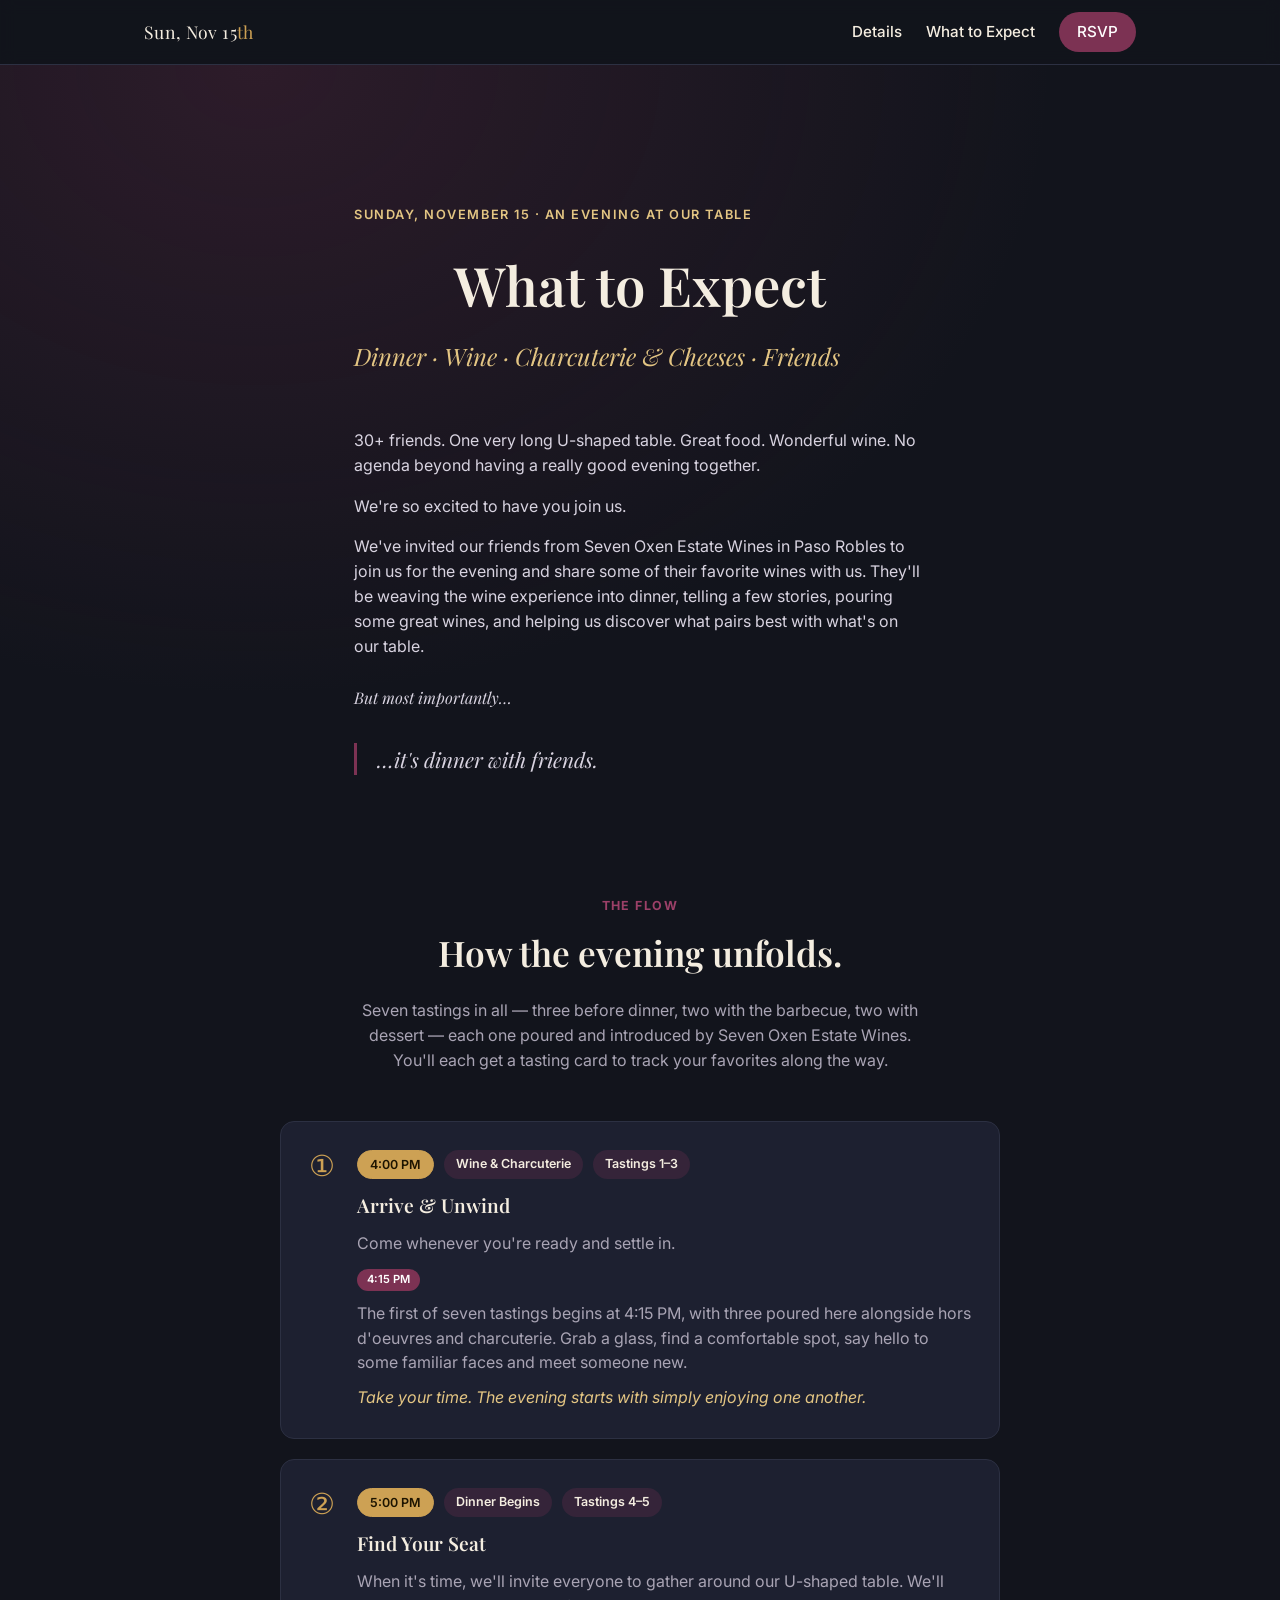
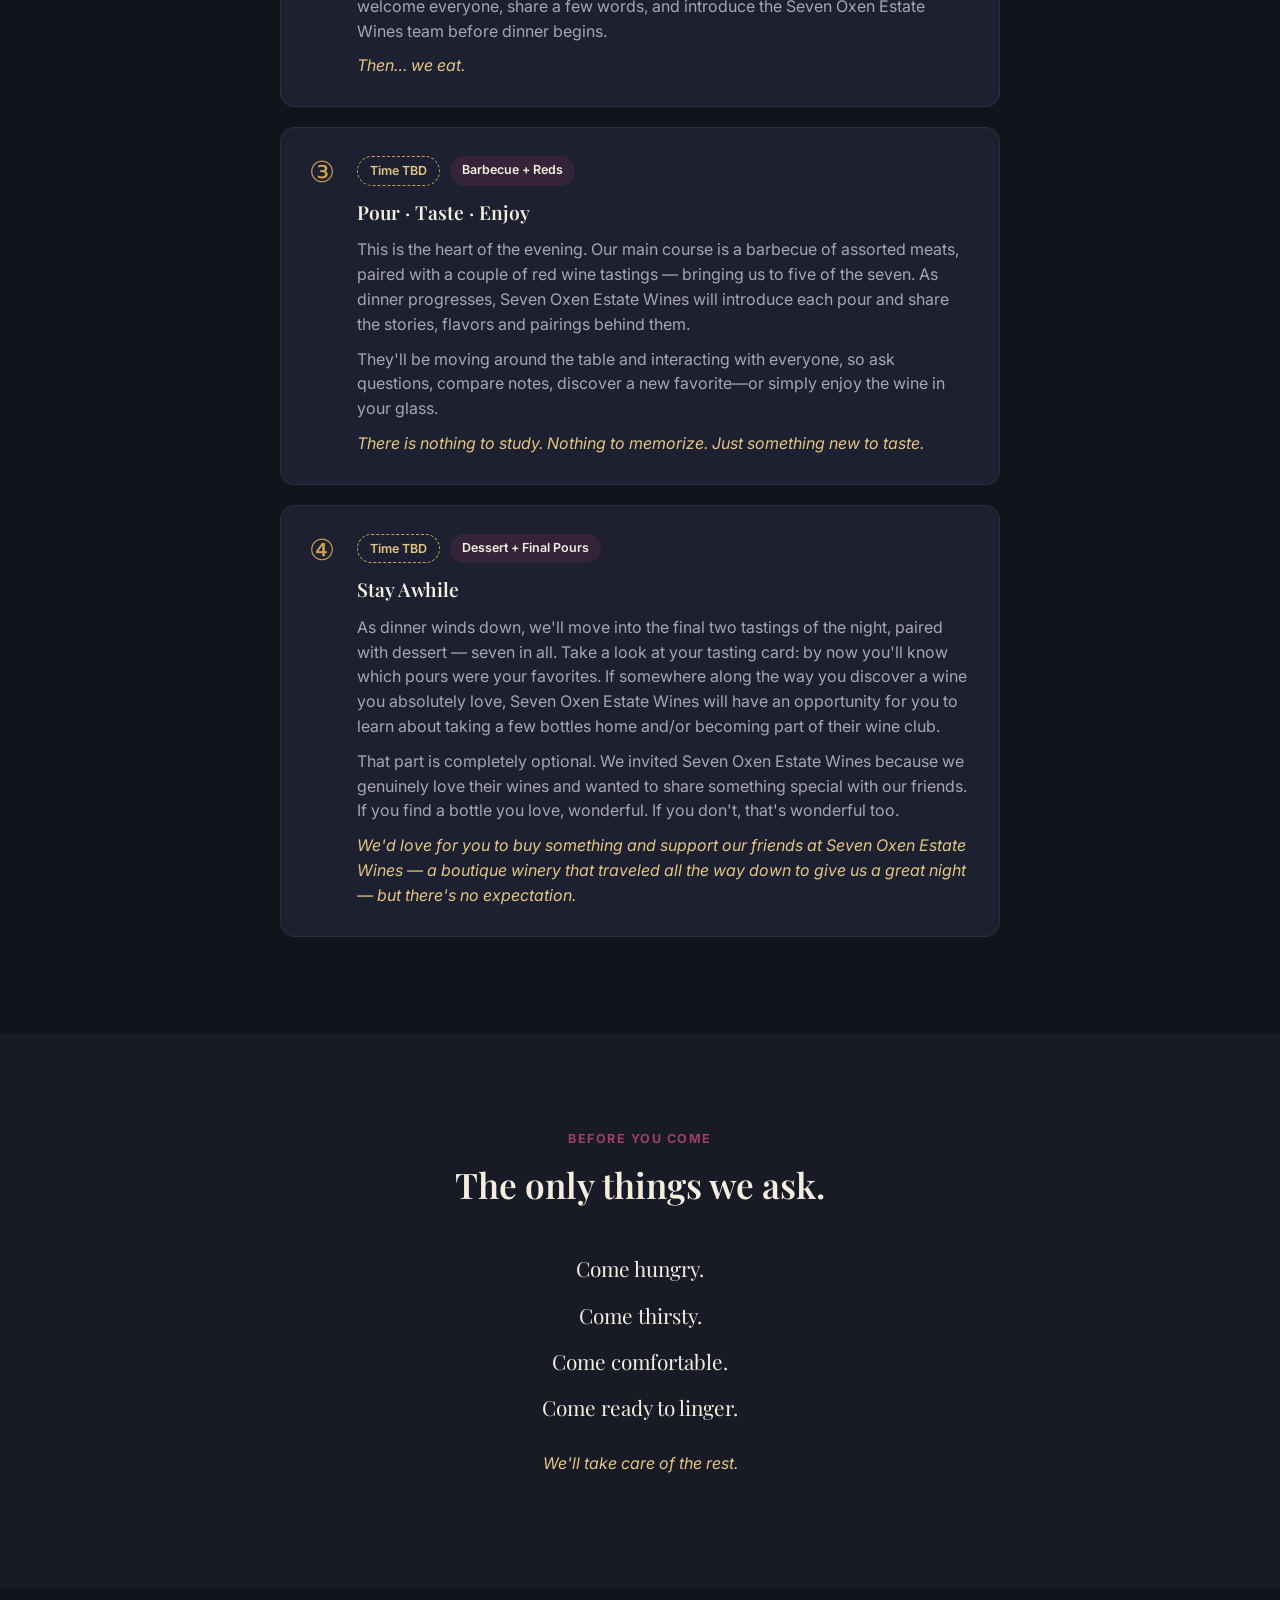
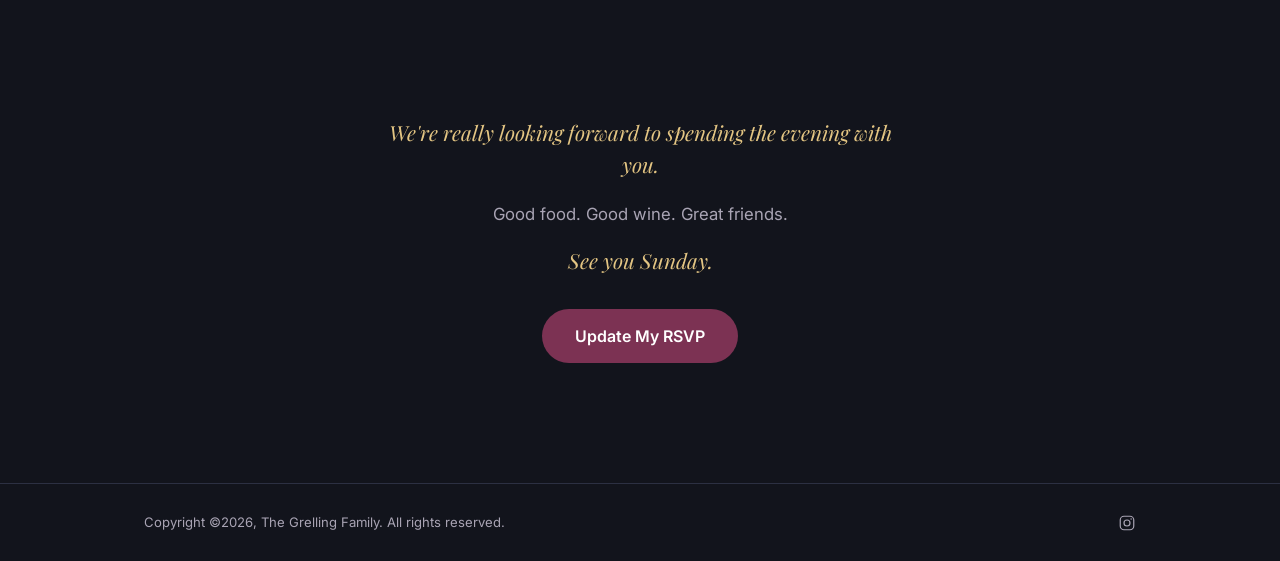
==== what-to-expect.html @ c2e5d96b "Add confirmed 5:00 PM time and Tastings 4-5 tag to step 2 Co-Authored-By: Claude Sonnet 5 <noreply@a" ====
<!doctype html>
<html lang="en">
<head>
<meta charset="UTF-8" />
<meta name="viewport" content="width=device-width, initial-scale=1" />
<title>What to Expect — La Table d'Hiver</title>
<meta name="description" content="What to expect this Sunday at La Table d'Hiver — the flow of the evening, dinner with Seven Oxen Estate Wines, and the only things we ask." />

<!-- Open Graph -->
<meta property="og:title" content="What to Expect — La Table d'Hiver" />
<meta property="og:description" content="The flow of the evening, dinner with Seven Oxen Estate Wines, and the only things we ask." />
<meta property="og:type" content="website" />
<meta property="og:url" content="https://www.zackgrelling.com/what-to-expect.html" />
<meta property="og:image" content="https://zackgrelling.github.io/winter-table-rsvp/images/og-image.jpg" />
<meta property="og:image:width" content="2000" />
<meta property="og:image:height" content="1125" />
<meta property="og:image:alt" content="Zack and Christen" />
<meta name="twitter:card" content="summary_large_image" />
<meta name="twitter:image" content="https://zackgrelling.github.io/winter-table-rsvp/images/og-image.jpg" />

<link rel="icon" href="data:,">
<link rel="preconnect" href="https://fonts.googleapis.com">
<link rel="preconnect" href="https://fonts.gstatic.com" crossorigin>
<link href="https://fonts.googleapis.com/css2?family=Playfair+Display:ital,wght@0,500;0,600;0,700;1,500&family=Inter:wght@400;500;600;700&display=swap" rel="stylesheet">
<link rel="stylesheet" href="styles.css">
</head>
<body>

<a class="skip-link" href="#main">Skip to content</a>

<header class="site-header">
  <div class="wrap header-row">
    <a class="brand" href="index.html#top">Sun, Nov 15<span class="brand-dot">th</span></a>
    <nav aria-label="Primary">
      <a href="index.html#details">Details</a>
      <a href="what-to-expect.html" aria-current="page">What to Expect</a>
      <a href="index.html#rsvp" class="nav-cta">RSVP</a>
    </nav>
  </div>
</header>

<main id="main">

  <section class="expect-hero">
    <div class="wrap">
      <p class="eyebrow">Sunday, November 15 · An Evening at Our Table</p>
      <h1 class="center expect-h1">What to Expect</h1>
      <p class="hero-sub">Dinner · Wine · Charcuterie &amp; Cheeses · Friends</p>

      <div class="expect-intro">
        <p>30+ friends. One very long U-shaped table. Great food. Wonderful wine. No agenda beyond having a really good evening together.</p>
        <p>We're so excited to have you join us.</p>
        <p>We've invited our friends from Seven Oxen Estate Wines in Paso Robles to join us for the evening and share some of their favorite wines with us. They'll be weaving the wine experience into dinner, telling a few stories, pouring some great wines, and helping us discover what pairs best with what's on our table.</p>
        <p class="expect-but">But most importantly&hellip;</p>
        <p class="pullquote">&hellip;it's dinner with friends.</p>
      </div>
    </div>
  </section>

  <section class="steps">
    <div class="wrap">
      <p class="kicker center">The Flow</p>
      <h2 class="center">How the evening unfolds.</h2>
      <p class="steps-summary center">Seven tastings in all — three before dinner, two with the barbecue, two with dessert — each one poured and introduced by Seven Oxen Estate Wines. You'll each get a tasting card to track your favorites along the way.</p>

      <div class="steps-list">

        <div class="step-card">
          <div class="step-num" aria-hidden="true">①</div>
          <div class="step-body">
            <div class="step-meta">
              <span class="step-time step-time--confirmed">4:00 PM</span>
              <span class="step-tag">Wine &amp; Charcuterie</span>
              <span class="step-tag">Tastings 1&ndash;3</span>
            </div>
            <h3>Arrive &amp; Unwind</h3>
            <p>Come whenever you're ready and settle in.</p>
            <p class="step-time-cta"><span class="step-inline-time">4:15 PM</span></p>
            <p>The first of seven tastings begins at 4:15 PM, with three poured here alongside hors d'oeuvres and charcuterie. Grab a glass, find a comfortable spot, say hello to some familiar faces and meet someone new.</p>
            <p class="step-note">Take your time. The evening starts with simply enjoying one another.</p>
          </div>
        </div>

        <div class="step-card">
          <div class="step-num" aria-hidden="true">②</div>
          <div class="step-body">
            <div class="step-meta">
              <span class="step-time step-time--confirmed">5:00 PM</span>
              <span class="step-tag">Dinner Begins</span>
              <span class="step-tag">Tastings 4&ndash;5</span>
            </div>
            <h3>Find Your Seat</h3>
            <p>When it's time, we'll invite everyone to gather around our U-shaped table. We'll welcome everyone, share a few words, and introduce the Seven Oxen Estate Wines team before dinner begins.</p>
            <p class="step-note">Then&hellip; we eat.</p>
          </div>
        </div>

        <div class="step-card">
          <div class="step-num" aria-hidden="true">③</div>
          <div class="step-body">
            <div class="step-meta">
              <span class="step-time">Time TBD</span>
              <span class="step-tag">Barbecue + Reds</span>
            </div>
            <h3>Pour · Taste · Enjoy</h3>
            <p>This is the heart of the evening. Our main course is a barbecue of assorted meats, paired with a couple of red wine tastings — bringing us to five of the seven. As dinner progresses, Seven Oxen Estate Wines will introduce each pour and share the stories, flavors and pairings behind them.</p>
            <p>They'll be moving around the table and interacting with everyone, so ask questions, compare notes, discover a new favorite&mdash;or simply enjoy the wine in your glass.</p>
            <p class="step-note">There is nothing to study. Nothing to memorize. Just something new to taste.</p>
          </div>
        </div>

        <div class="step-card">
          <div class="step-num" aria-hidden="true">④</div>
          <div class="step-body">
            <div class="step-meta">
              <span class="step-time">Time TBD</span>
              <span class="step-tag">Dessert + Final Pours</span>
            </div>
            <h3>Stay Awhile</h3>
            <p>As dinner winds down, we'll move into the final two tastings of the night, paired with dessert — seven in all. Take a look at your tasting card: by now you'll know which pours were your favorites. If somewhere along the way you discover a wine you absolutely love, Seven Oxen Estate Wines will have an opportunity for you to learn about taking a few bottles home and/or becoming part of their wine club.</p>
            <p>That part is completely optional. We invited Seven Oxen Estate Wines because we genuinely love their wines and wanted to share something special with our friends. If you find a bottle you love, wonderful. If you don't, that's wonderful too.</p>
            <p class="step-note">We'd love for you to buy something and support our friends at Seven Oxen Estate Wines — a boutique winery that traveled all the way down to give us a great night — but there's no expectation.</p>
          </div>
        </div>

      </div>
    </div>
  </section>

  <section class="asks">
    <div class="wrap asks-wrap">
      <p class="kicker center">Before You Come</p>
      <h2 class="center">The only things we ask.</h2>
      <ul class="asks-list">
        <li>Come hungry.</li>
        <li>Come thirsty.</li>
        <li>Come comfortable.</li>
        <li>Come ready to linger.</li>
      </ul>
      <p class="asks-closer">We'll take care of the rest.</p>
    </div>
  </section>

  <section class="expect-closing">
    <div class="wrap center">
      <p class="pullquote expect-pullquote">We're really looking forward to spending the evening with you.</p>
      <p class="hero-tagline">Good food. Good wine. Great friends.</p>
      <p class="see-you">See you Sunday.</p>
      <a href="index.html#rsvp" class="btn btn-primary btn-lg">Update My RSVP</a>
    </div>
  </section>

</main>

<footer class="site-footer">
  <div class="wrap footer-row">
    <p>Copyright ©2026, The Grelling Family. All rights reserved.</p>
    <a href="https://instagram.com/zackgrelling" target="_blank" rel="noopener noreferrer" aria-label="Instagram">
      <svg width="18" height="18" viewBox="0 0 24 24" fill="none" aria-hidden="true"><rect x="3" y="3" width="18" height="18" rx="5" stroke="currentColor" stroke-width="1.6"/><circle cx="12" cy="12" r="4" stroke="currentColor" stroke-width="1.6"/><circle cx="17.5" cy="6.5" r="1" fill="currentColor"/></svg>
    </a>
  </div>
</footer>

</body>
</html>
---- styles.css ----
/* ---------- Design tokens ---------- */
:root {
  --bg: #12141c;
  --bg-alt: #181b26;
  --panel: #1d2030;
  --panel-border: #2c3042;
  --cream: #f4ede0;
  --muted: #a9a4b4;
  --wine: #7c3253;
  --wine-light: #9c4068;
  --gold: #cda154;
  --gold-soft: #e3c583;
  --error: #e4697a;
  --success: #7fb88a;

  --font-display: "Playfair Display", Georgia, serif;
  --font-body: "Inter", -apple-system, BlinkMacSystemFont, "Segoe UI", sans-serif;

  --radius: 14px;
  --radius-sm: 8px;
  --max-width: 1040px;
}

* { box-sizing: border-box; }
html { scroll-behavior: smooth; }
[hidden] { display: none !important; }

@media (prefers-reduced-motion: reduce) {
  html { scroll-behavior: auto; }
  * { animation-duration: 0.01ms !important; animation-iteration-count: 1 !important; transition-duration: 0.01ms !important; }
}

body {
  margin: 0;
  background: var(--bg);
  color: var(--cream);
  font-family: var(--font-body);
  line-height: 1.55;
  -webkit-font-smoothing: antialiased;
}

.wrap {
  max-width: var(--max-width);
  margin: 0 auto;
  padding: 0 24px;
}

h1, h2, h3 { font-family: var(--font-display); font-weight: 600; margin: 0 0 0.5em; }
p { margin: 0 0 1em; }
a { color: var(--gold-soft); }
a:focus-visible, button:focus-visible, input:focus-visible, select:focus-visible, textarea:focus-visible {
  outline: 2px solid var(--gold);
  outline-offset: 3px;
}

.skip-link {
  position: absolute;
  left: -999px;
  top: 0;
  background: var(--gold);
  color: #141414;
  padding: 10px 16px;
  z-index: 100;
  border-radius: 0 0 8px 0;
  font-weight: 600;
}
.skip-link:focus { left: 0; }

/* ---------- Header ---------- */
.site-header {
  position: sticky;
  top: 0;
  z-index: 50;
  background: rgba(18, 20, 28, 0.85);
  backdrop-filter: blur(8px);
  border-bottom: 1px solid var(--panel-border);
}
.header-row {
  display: flex;
  align-items: center;
  justify-content: space-between;
  min-height: 64px;
}
.brand {
  font-family: var(--font-display);
  font-size: 1.1rem;
  color: var(--cream);
  text-decoration: none;
  letter-spacing: 0.02em;
}
.brand-dot { color: var(--gold); }
.site-header nav { display: flex; align-items: center; gap: 24px; }
.site-header nav a {
  color: var(--cream);
  text-decoration: none;
  font-size: 0.95rem;
  font-weight: 500;
}
.site-header nav a:hover { color: var(--gold-soft); }
.nav-cta {
  background: var(--wine);
  padding: 8px 18px;
  border-radius: 999px;
  color: #fff !important;
}
.nav-cta:hover { background: var(--wine-light); }

/* ---------- Hero ---------- */
.hero {
  position: relative;
  min-height: 86vh;
  display: flex;
  align-items: center;
  justify-content: center;
  text-align: center;
  overflow: hidden;
  padding: 100px 0 60px;
}
.hero-bg {
  position: absolute;
  inset: 0;
  background:
    radial-gradient(ellipse at 20% 20%, rgba(124, 50, 83, 0.35), transparent 55%),
    radial-gradient(ellipse at 80% 75%, rgba(205, 161, 84, 0.18), transparent 50%),
    linear-gradient(180deg, #0d0f16 0%, #151826 55%, #1a1d2c 100%);
  z-index: -1;
}
.twinkle {
  position: absolute;
  inset: 0;
  background-image:
    radial-gradient(2px 2px at 10% 20%, rgba(227,197,131,0.6), transparent),
    radial-gradient(1.5px 1.5px at 30% 60%, rgba(227,197,131,0.4), transparent),
    radial-gradient(2px 2px at 50% 15%, rgba(227,197,131,0.5), transparent),
    radial-gradient(1.5px 1.5px at 70% 45%, rgba(227,197,131,0.45), transparent),
    radial-gradient(2px 2px at 85% 70%, rgba(227,197,131,0.5), transparent),
    radial-gradient(1.5px 1.5px at 92% 25%, rgba(227,197,131,0.35), transparent),
    radial-gradient(1.5px 1.5px at 15% 80%, rgba(227,197,131,0.35), transparent);
  opacity: 0.9;
}
.hero-content { position: relative; }
.eyebrow {
  text-transform: uppercase;
  letter-spacing: 0.12em;
  font-size: 0.8rem;
  color: var(--gold-soft);
  font-weight: 600;
  margin-bottom: 18px;
}
.hero h1 {
  font-size: clamp(2.6rem, 7vw, 5rem);
  margin-bottom: 0.2em;
  color: var(--cream);
}
.period { color: var(--wine-light); }
.hero-sub {
  font-family: var(--font-display);
  font-style: italic;
  font-size: clamp(1.1rem, 2.6vw, 1.5rem);
  color: var(--gold-soft);
  margin-bottom: 0.6em;
}
.hero-tagline {
  color: var(--muted);
  max-width: 460px;
  margin-left: auto;
  margin-right: auto;
  font-size: 1.05rem;
}
.scroll-cue {
  position: absolute;
  bottom: 28px;
  left: 50%;
  transform: translateX(-50%);
  color: var(--gold-soft);
  animation: bob 2.4s ease-in-out infinite;
}
@keyframes bob { 0%,100% { transform: translate(-50%, 0); } 50% { transform: translate(-50%, 8px); } }

/* ---------- Buttons ---------- */
.btn {
  display: inline-flex;
  align-items: center;
  justify-content: center;
  gap: 8px;
  text-decoration: none;
  font-family: var(--font-body);
  font-weight: 600;
  border-radius: 999px;
  border: 1px solid transparent;
  cursor: pointer;
  transition: background 0.15s ease, transform 0.1s ease, border-color 0.15s ease;
}
.btn:active { transform: translateY(1px); }
.btn-primary {
  background: var(--wine);
  color: #fff;
}
.btn-primary:hover { background: var(--wine-light); }
.btn-lg { padding: 14px 32px; font-size: 1rem; }
.btn-ghost {
  background: transparent;
  color: var(--cream);
  border-color: var(--panel-border);
  padding: 10px 20px;
  font-size: 0.9rem;
}
.btn-ghost:hover { border-color: var(--gold); color: var(--gold-soft); }
.btn[disabled] { opacity: 0.6; cursor: not-allowed; }

/* ---------- Story ---------- */
.story { padding: 96px 0; background: var(--bg-alt); }
.story-grid { max-width: 680px; }
.kicker {
  text-transform: uppercase;
  letter-spacing: 0.12em;
  font-size: 0.78rem;
  font-weight: 700;
  color: var(--wine-light);
  margin-bottom: 10px;
}
.kicker.center { text-align: center; }
.story h2 { font-size: clamp(1.6rem, 4vw, 2.2rem); }
.story p { color: #d8d3e0; }
.story a { text-decoration: underline; text-underline-offset: 3px; }
.pullquote {
  font-family: var(--font-display);
  font-style: italic;
  font-size: 1.3rem;
  color: var(--gold-soft);
  border-left: 3px solid var(--wine);
  padding-left: 20px;
  margin-top: 32px;
}

/* ---------- Details ---------- */
.details { padding: 96px 0; }
.details h2 { font-size: clamp(1.6rem, 4vw, 2.2rem); max-width: 560px; margin-left: auto; margin-right: auto; }
.center { text-align: center; }
.details-cards {
  display: grid;
  grid-template-columns: repeat(auto-fit, minmax(220px, 1fr));
  gap: 20px;
  margin-top: 48px;
}
.detail-card {
  background: var(--panel);
  background-size: cover;
  background-position: center;
  border: 1px solid var(--panel-border);
  border-radius: var(--radius);
  padding: 28px 24px;
  text-align: center;
}
.detail-card--date {
  background-image: linear-gradient(rgba(23, 25, 38, 0.82), rgba(23, 25, 38, 0.88)), url("images/date-time-bg.webp");
}
.detail-card--location {
  background-image: linear-gradient(rgba(23, 25, 38, 0.82), rgba(23, 25, 38, 0.88)), url("images/og-image.jpg");
}
.detail-card--featuring {
  background-image: linear-gradient(rgba(23, 25, 38, 0.82), rgba(23, 25, 38, 0.88)), url("images/featuring-bg.webp");
}
.detail-icon { width: 28px; height: 28px; color: var(--gold); margin-bottom: 14px; }
.detail-card h3 { font-size: 1rem; font-family: var(--font-body); font-weight: 700; color: var(--gold-soft); margin-bottom: 8px; }
.detail-card p { color: var(--muted); margin: 0; }
.detail-card a { color: var(--cream); }
.calendar-row {
  display: flex;
  justify-content: center;
  gap: 14px;
  flex-wrap: wrap;
  margin-top: 36px;
}

.event-notes {
  display: grid;
  grid-template-columns: 1fr 1fr;
  gap: 18px;
  max-width: 760px;
  margin: 36px auto 0;
  padding-top: 28px;
  border-top: 1px solid var(--panel-border);
}
@media (max-width: 640px) {
  .event-notes { grid-template-columns: 1fr; }
}
.note-bubble {
  background: var(--panel);
  border: 1px solid var(--panel-border);
  border-radius: 20px;
  padding: 20px 22px;
}
.note-bubble p {
  text-align: left;
  color: var(--muted);
  font-size: 0.92rem;
  margin: 0;
}

/* ---------- RSVP ---------- */
.rsvp { padding: 96px 0 120px; background: var(--bg-alt); }
.rsvp-wrap { max-width: 640px; }
.rsvp h2 { font-size: clamp(1.6rem, 4vw, 2.2rem); }
.rsvp-intro { color: var(--muted); margin-bottom: 40px; }
.rsvp-card {
  background: var(--panel);
  border: 1px solid var(--panel-border);
  border-radius: var(--radius);
  padding: clamp(24px, 5vw, 40px);
}

.field { margin-bottom: 22px; }
.field-row {
  display: grid;
  grid-template-columns: 1fr 1fr;
  gap: 18px;
}
@media (max-width: 560px) {
  .field-row { grid-template-columns: 1fr; }
}
label {
  display: block;
  font-weight: 600;
  font-size: 0.9rem;
  margin-bottom: 7px;
  color: var(--cream);
}
.req { color: var(--wine-light); }
.optional { color: var(--muted); font-weight: 400; }

input[type="text"],
input[type="email"],
select,
textarea {
  width: 100%;
  background: var(--bg);
  border: 1px solid var(--panel-border);
  color: var(--cream);
  border-radius: var(--radius-sm);
  padding: 12px 14px;
  font-size: 1rem;
  font-family: var(--font-body);
}
input::placeholder, textarea::placeholder { color: #6b687a; }
textarea { resize: vertical; min-height: 80px; }
.char-count { text-align: right; font-size: 0.78rem; color: var(--muted); margin: 4px 0 0; }

fieldset.field { border: none; padding: 0; margin: 0 0 22px; }
legend { font-weight: 600; font-size: 0.9rem; margin-bottom: 10px; padding: 0; color: var(--cream); }

.attend-options { display: flex; gap: 12px; flex-wrap: wrap; }
.attend-option {
  display: flex;
  align-items: center;
  gap: 10px;
  background: var(--bg);
  border: 1px solid var(--panel-border);
  border-radius: 999px;
  padding: 10px 18px;
  cursor: pointer;
  font-weight: 500;
  font-size: 0.92rem;
  margin: 0;
  flex: 1 1 auto;
  justify-content: center;
}
.attend-option:has(input:checked) {
  border-color: var(--gold);
  background: rgba(205, 161, 84, 0.1);
}
.attend-option input {
  position: absolute;
  width: 1px; height: 1px;
  opacity: 0;
}
.attend-face { font-size: 1.1rem; }

.field-error {
  color: var(--error);
  font-size: 0.82rem;
  margin: 6px 0 0;
  min-height: 1em;
}
.form-error {
  background: rgba(228, 105, 122, 0.12);
  border: 1px solid var(--error);
  color: #ffd7dc;
  border-radius: var(--radius-sm);
  padding: 12px 14px;
  font-size: 0.9rem;
  margin-bottom: 18px;
}

/* honeypot */
.hp-field {
  position: absolute;
  left: -9999px;
  width: 1px;
  height: 1px;
  overflow: hidden;
}

.btn-submit { width: 100%; position: relative; margin-top: 8px; }
.btn-spinner {
  display: none;
  width: 16px; height: 16px;
  border: 2px solid rgba(255,255,255,0.4);
  border-top-color: #fff;
  border-radius: 50%;
  animation: spin 0.7s linear infinite;
}
.btn-submit.loading .btn-label { opacity: 0.7; }
.btn-submit.loading .btn-spinner { display: inline-block; }
@keyframes spin { to { transform: rotate(360deg); } }

.rsvp-confirmation { text-align: center; padding: 20px 0; }
.confirm-icon {
  width: 56px; height: 56px;
  border-radius: 50%;
  background: rgba(127, 184, 138, 0.15);
  color: var(--success);
  border: 1px solid var(--success);
  display: flex; align-items: center; justify-content: center;
  font-size: 1.4rem;
  margin: 0 auto 18px;
}
.rsvp-confirmation h3 { font-size: 1.4rem; }
.rsvp-confirmation p { color: var(--muted); margin-bottom: 24px; }
.confirm-actions {
  display: flex;
  justify-content: center;
  gap: 14px;
  flex-wrap: wrap;
}

/* ---------- Footer ---------- */
.site-footer {
  border-top: 1px solid var(--panel-border);
  padding: 28px 0;
}
.footer-row {
  display: flex;
  align-items: center;
  justify-content: space-between;
  gap: 16px;
  flex-wrap: wrap;
}
.footer-row p { margin: 0; color: var(--muted); font-size: 0.82rem; }
.footer-row a { color: var(--muted); display: inline-flex; }
.footer-row a:hover { color: var(--gold-soft); }

/* ---------- What to Expect page ---------- */
.expect-hero {
  padding: 140px 0 80px;
  background:
    radial-gradient(ellipse at 20% 0%, rgba(124, 50, 83, 0.25), transparent 55%),
    var(--bg);
}
.expect-hero .wrap { max-width: 620px; }
.expect-h1 { font-size: clamp(2.2rem, 6vw, 3.4rem); margin-bottom: 0.2em; }
.expect-hero .hero-sub { margin-bottom: 2.2em; }
.expect-intro p { color: #d8d3e0; }
.expect-but { font-family: var(--font-display); font-style: italic; color: var(--gold-soft); margin-top: 28px; }
.expect-pullquote {
  display: inline-block;
  border-left: none;
  padding-left: 0;
  text-align: center;
}

.steps { padding: 20px 0 96px; }
.steps h2 { font-size: clamp(1.6rem, 4vw, 2.2rem); }
.steps-summary {
  max-width: 560px;
  margin: 18px auto 0;
  color: var(--muted);
}
.steps-list {
  max-width: 720px;
  margin: 48px auto 0;
  display: flex;
  flex-direction: column;
  gap: 20px;
}
.step-card {
  display: flex;
  gap: 22px;
  background: var(--panel);
  border: 1px solid var(--panel-border);
  border-radius: var(--radius);
  padding: 28px;
}
@media (max-width: 560px) {
  .step-card { flex-direction: column; gap: 10px; }
}
.step-num {
  flex: none;
  font-family: var(--font-display);
  font-size: 1.8rem;
  color: var(--gold);
  line-height: 1;
}
.step-body h3 { font-size: 1.2rem; margin-bottom: 10px; }
.step-body p { color: var(--muted); margin-bottom: 10px; }
.step-body p:last-child { margin-bottom: 0; }
.step-meta { display: flex; gap: 10px; flex-wrap: wrap; margin-bottom: 12px; }
.step-time {
  border: 1px dashed var(--gold);
  color: var(--gold-soft);
  padding: 4px 12px;
  border-radius: 999px;
  font-size: 0.78rem;
  font-weight: 600;
}
.step-time--confirmed {
  border-style: solid;
  background: var(--gold);
  color: #1d1400;
}
.step-tag {
  background: rgba(124, 50, 83, 0.25);
  color: var(--cream);
  padding: 4px 12px;
  border-radius: 999px;
  font-size: 0.78rem;
  font-weight: 600;
}
.step-note { font-style: italic; color: var(--gold-soft) !important; }
.step-time-cta { margin: 4px 0 2px; }
.step-inline-time {
  display: inline-block;
  background: var(--wine);
  color: #fff;
  padding: 2px 10px;
  border-radius: 999px;
  font-size: 0.7rem;
  font-weight: 600;
  cursor: default;
}

.asks { padding: 96px 0; background: var(--bg-alt); }
.asks-wrap { max-width: 480px; text-align: center; }
.asks h2 { font-size: clamp(1.6rem, 4vw, 2.2rem); }
.asks-list {
  list-style: none;
  padding: 0;
  margin: 40px 0 0;
  display: flex;
  flex-direction: column;
  gap: 14px;
}
.asks-list li {
  font-family: var(--font-display);
  font-size: 1.3rem;
  color: var(--cream);
}
.asks-closer {
  margin-top: 28px;
  color: var(--gold-soft);
  font-style: italic;
}

.expect-closing { padding: 96px 0 120px; }
.expect-closing .wrap { max-width: 560px; }
.expect-closing .hero-tagline { margin-left: auto; margin-right: auto; }
.see-you {
  font-family: var(--font-display);
  font-style: italic;
  font-size: 1.3rem;
  color: var(--gold-soft);
  margin-bottom: 32px;
}
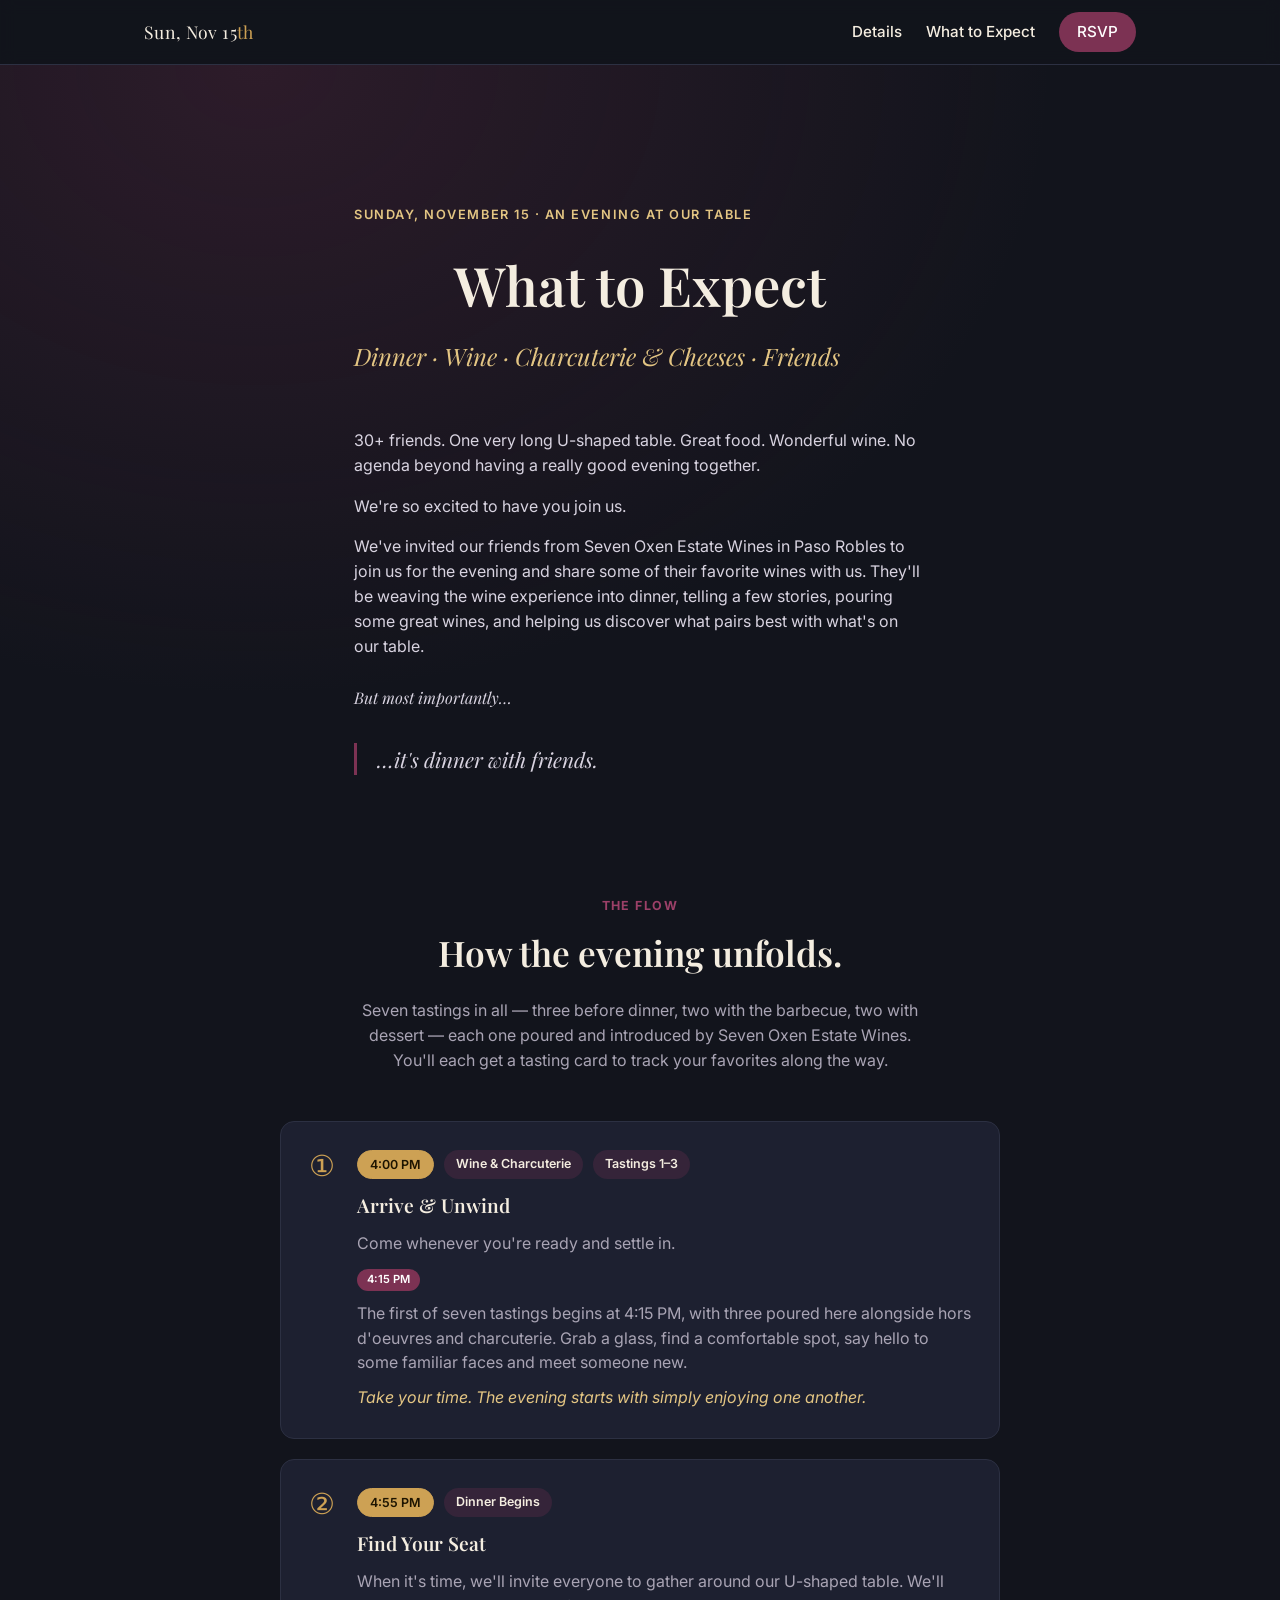
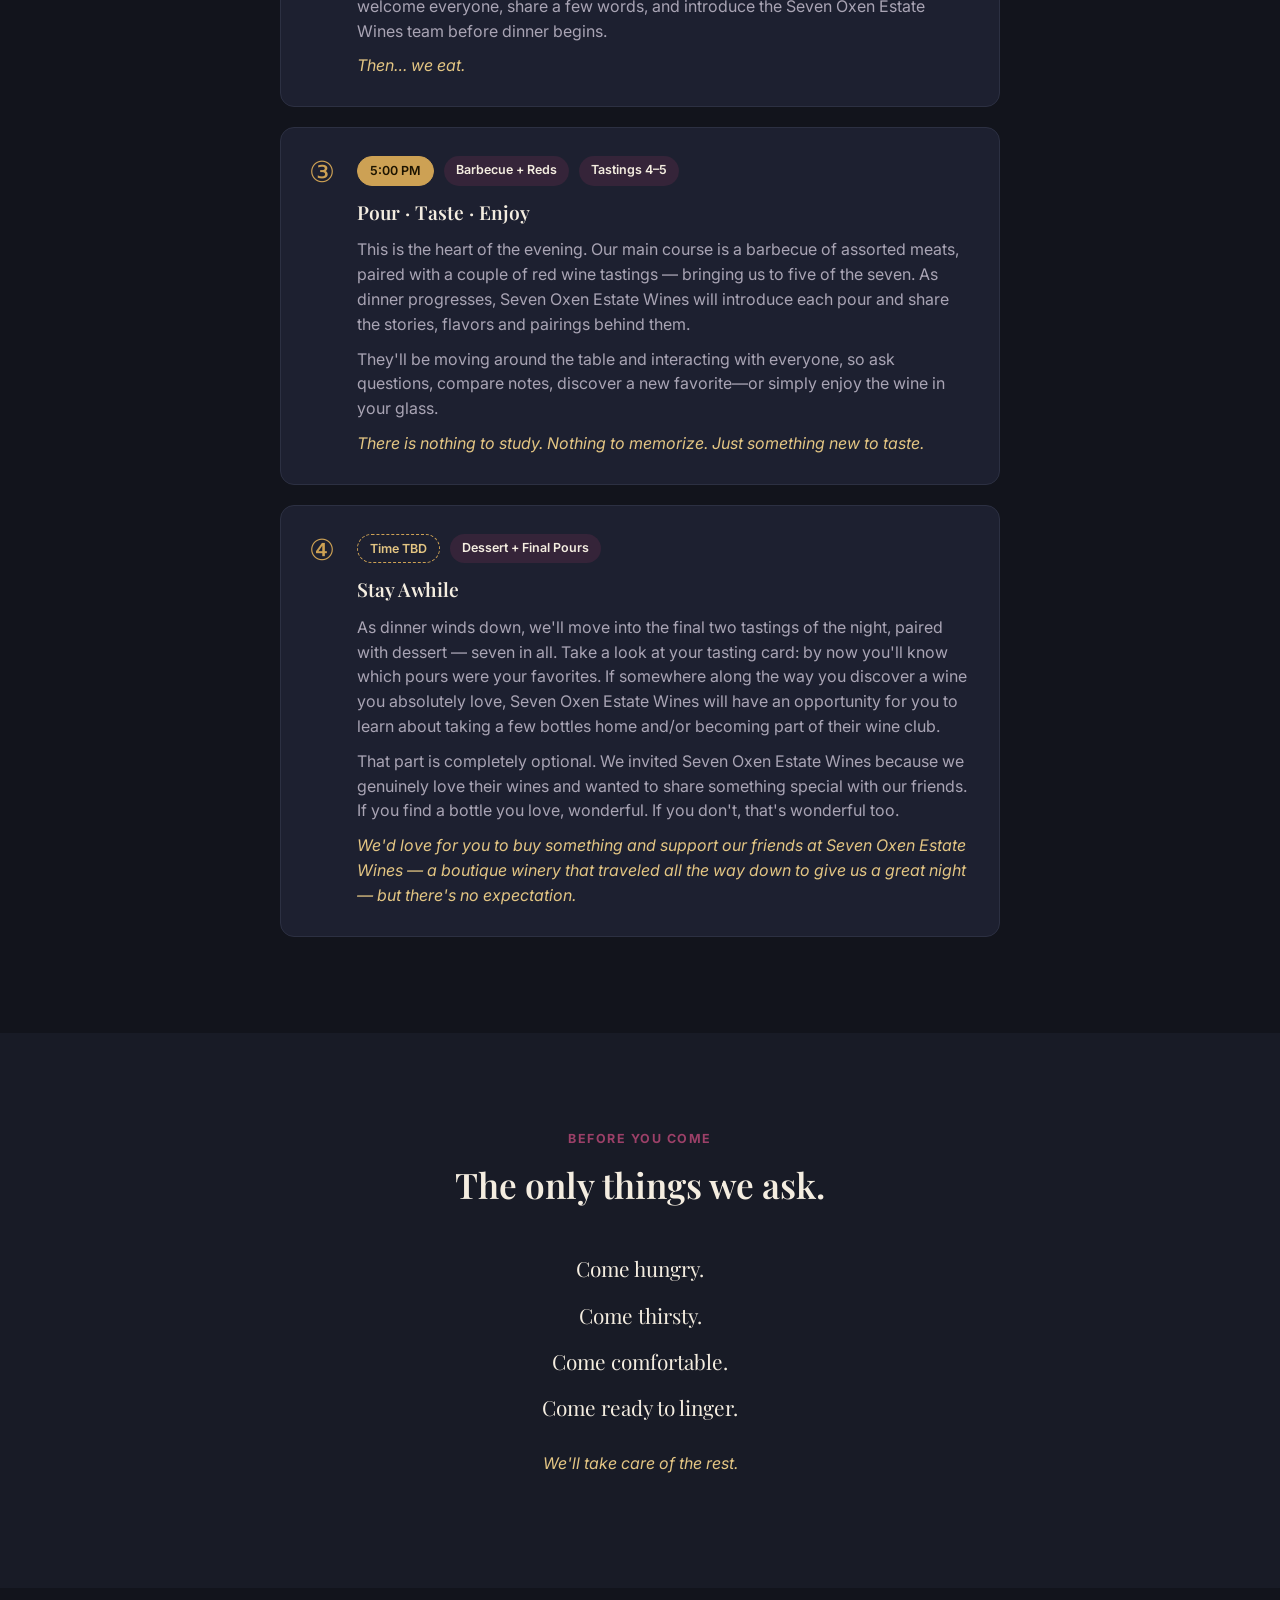
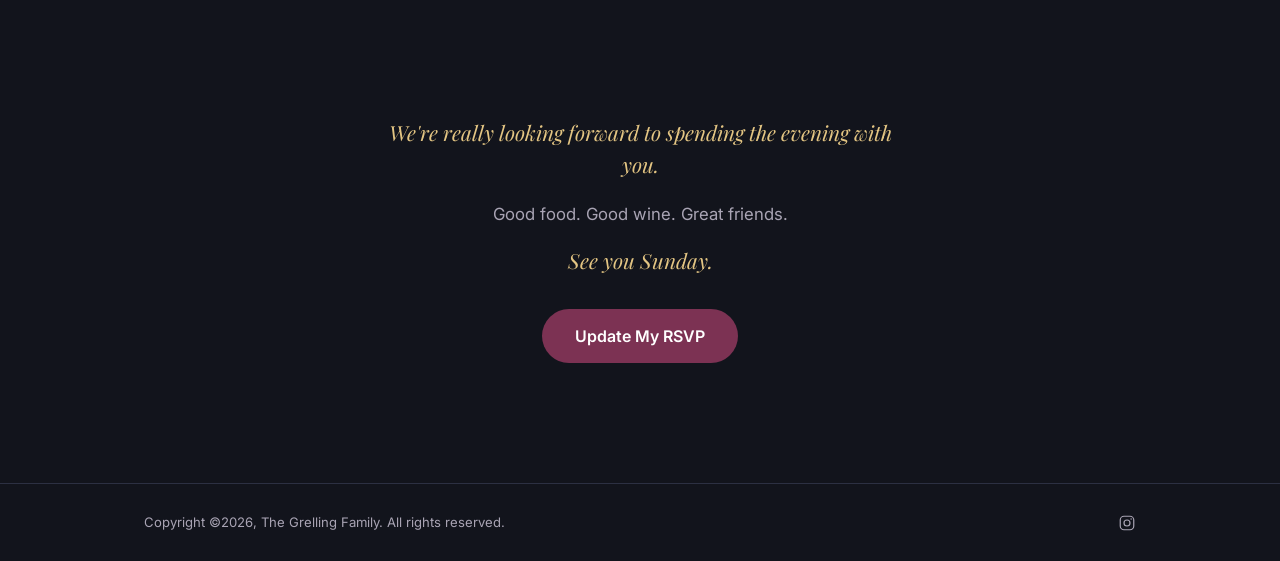
==== commit 9ed59196: "Move 5:00 PM / Tastings 4-5 from block 2 to block 3; give block 2 its own 4:55 PM time Co-Authored-B" ====
--- a/what-to-expect.html
+++ b/what-to-expect.html
@@ -85,9 +85,8 @@
           <div class="step-num" aria-hidden="true">②</div>
           <div class="step-body">
             <div class="step-meta">
-              <span class="step-time step-time--confirmed">5:00 PM</span>
+              <span class="step-time step-time--confirmed">4:55 PM</span>
               <span class="step-tag">Dinner Begins</span>
-              <span class="step-tag">Tastings 4&ndash;5</span>
             </div>
             <h3>Find Your Seat</h3>
             <p>When it's time, we'll invite everyone to gather around our U-shaped table. We'll welcome everyone, share a few words, and introduce the Seven Oxen Estate Wines team before dinner begins.</p>
@@ -99,8 +98,9 @@
           <div class="step-num" aria-hidden="true">③</div>
           <div class="step-body">
             <div class="step-meta">
-              <span class="step-time">Time TBD</span>
+              <span class="step-time step-time--confirmed">5:00 PM</span>
               <span class="step-tag">Barbecue + Reds</span>
+              <span class="step-tag">Tastings 4&ndash;5</span>
             </div>
             <h3>Pour · Taste · Enjoy</h3>
             <p>This is the heart of the evening. Our main course is a barbecue of assorted meats, paired with a couple of red wine tastings — bringing us to five of the seven. As dinner progresses, Seven Oxen Estate Wines will introduce each pour and share the stories, flavors and pairings behind them.</p>
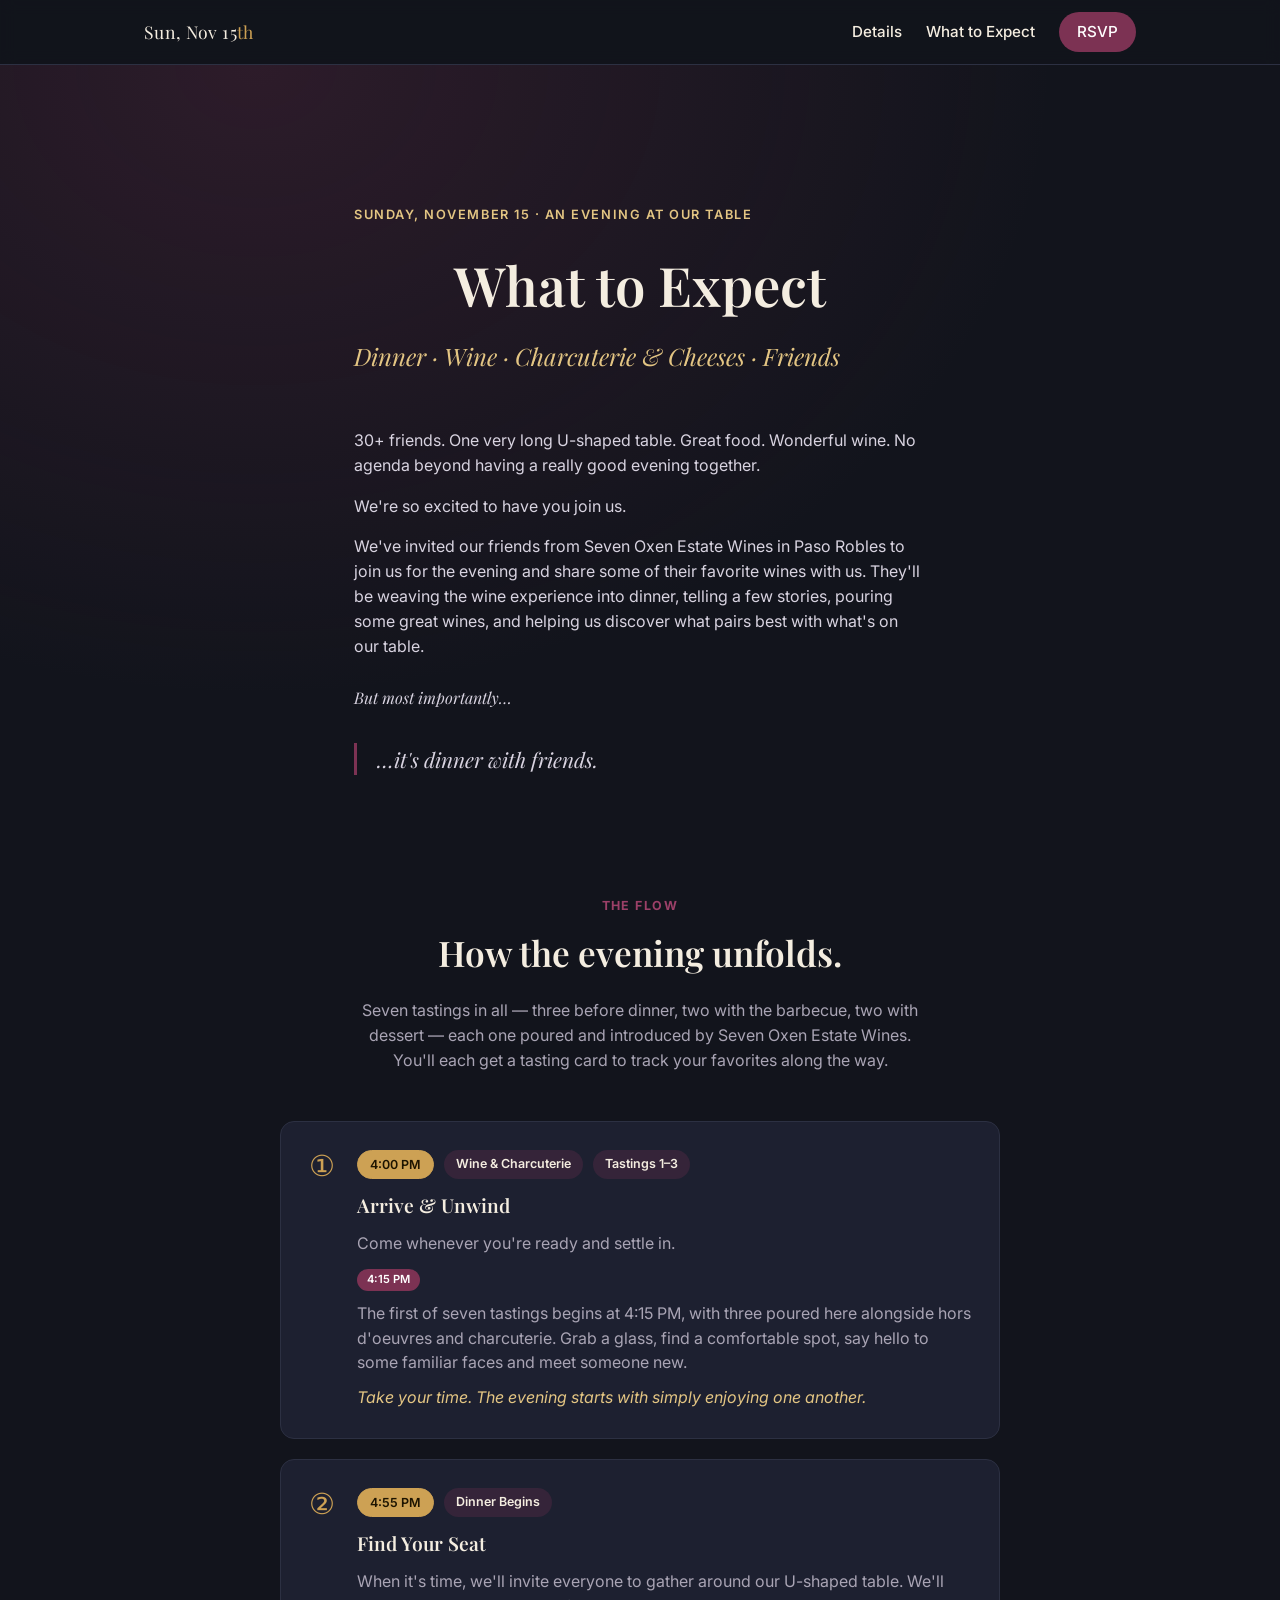
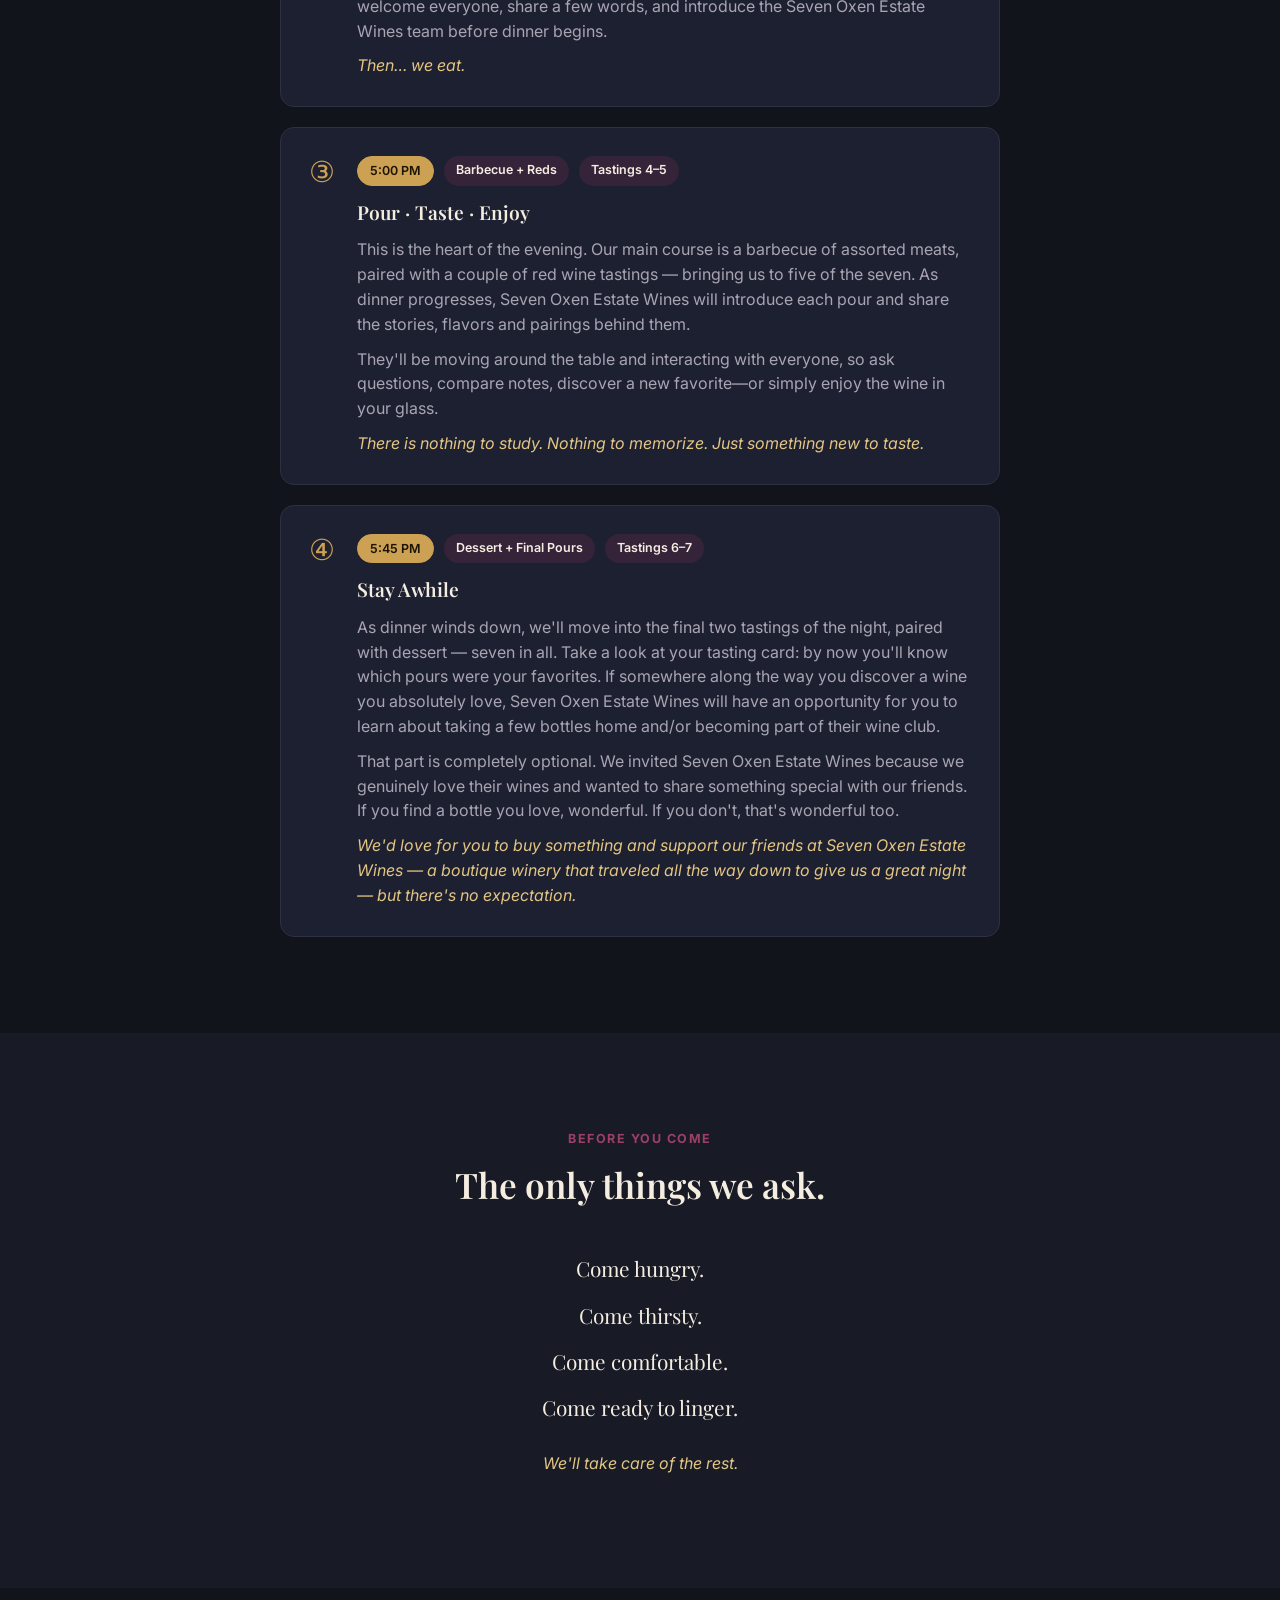
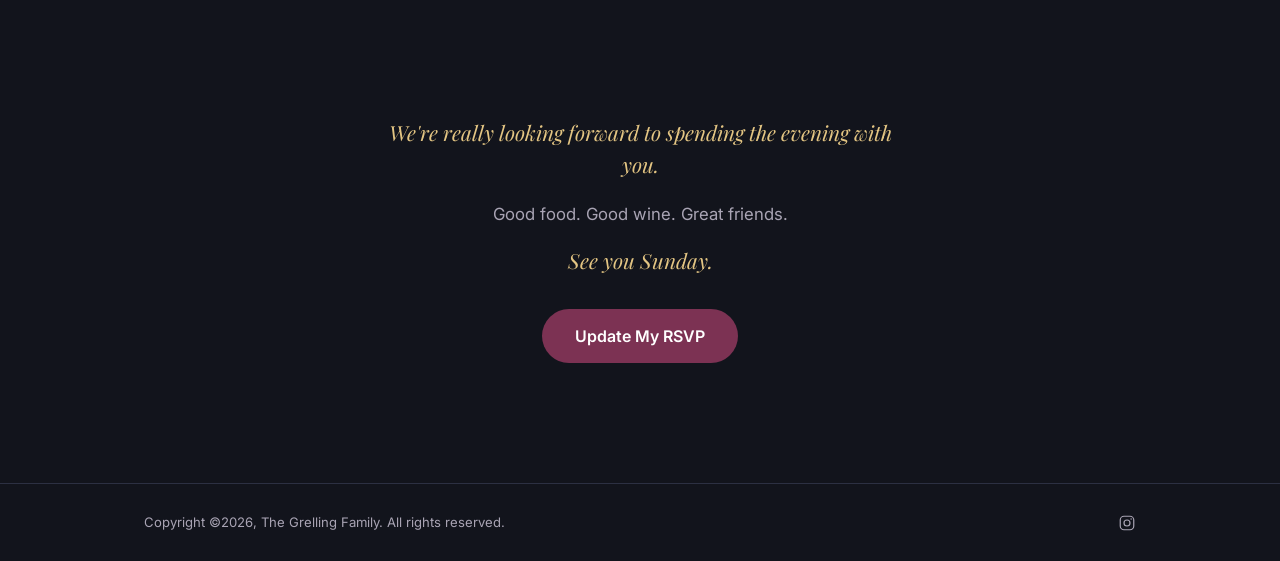
==== commit a20885cb: "Add confirmed 5:45 PM time and Tastings 6-7 tag to block 4 Co-Authored-By: Claude Sonnet 5 <noreply@" ====
--- a/what-to-expect.html
+++ b/what-to-expect.html
@@ -113,8 +113,9 @@
           <div class="step-num" aria-hidden="true">④</div>
           <div class="step-body">
             <div class="step-meta">
-              <span class="step-time">Time TBD</span>
+              <span class="step-time step-time--confirmed">5:45 PM</span>
               <span class="step-tag">Dessert + Final Pours</span>
+              <span class="step-tag">Tastings 6&ndash;7</span>
             </div>
             <h3>Stay Awhile</h3>
             <p>As dinner winds down, we'll move into the final two tastings of the night, paired with dessert — seven in all. Take a look at your tasting card: by now you'll know which pours were your favorites. If somewhere along the way you discover a wine you absolutely love, Seven Oxen Estate Wines will have an opportunity for you to learn about taking a few bottles home and/or becoming part of their wine club.</p>
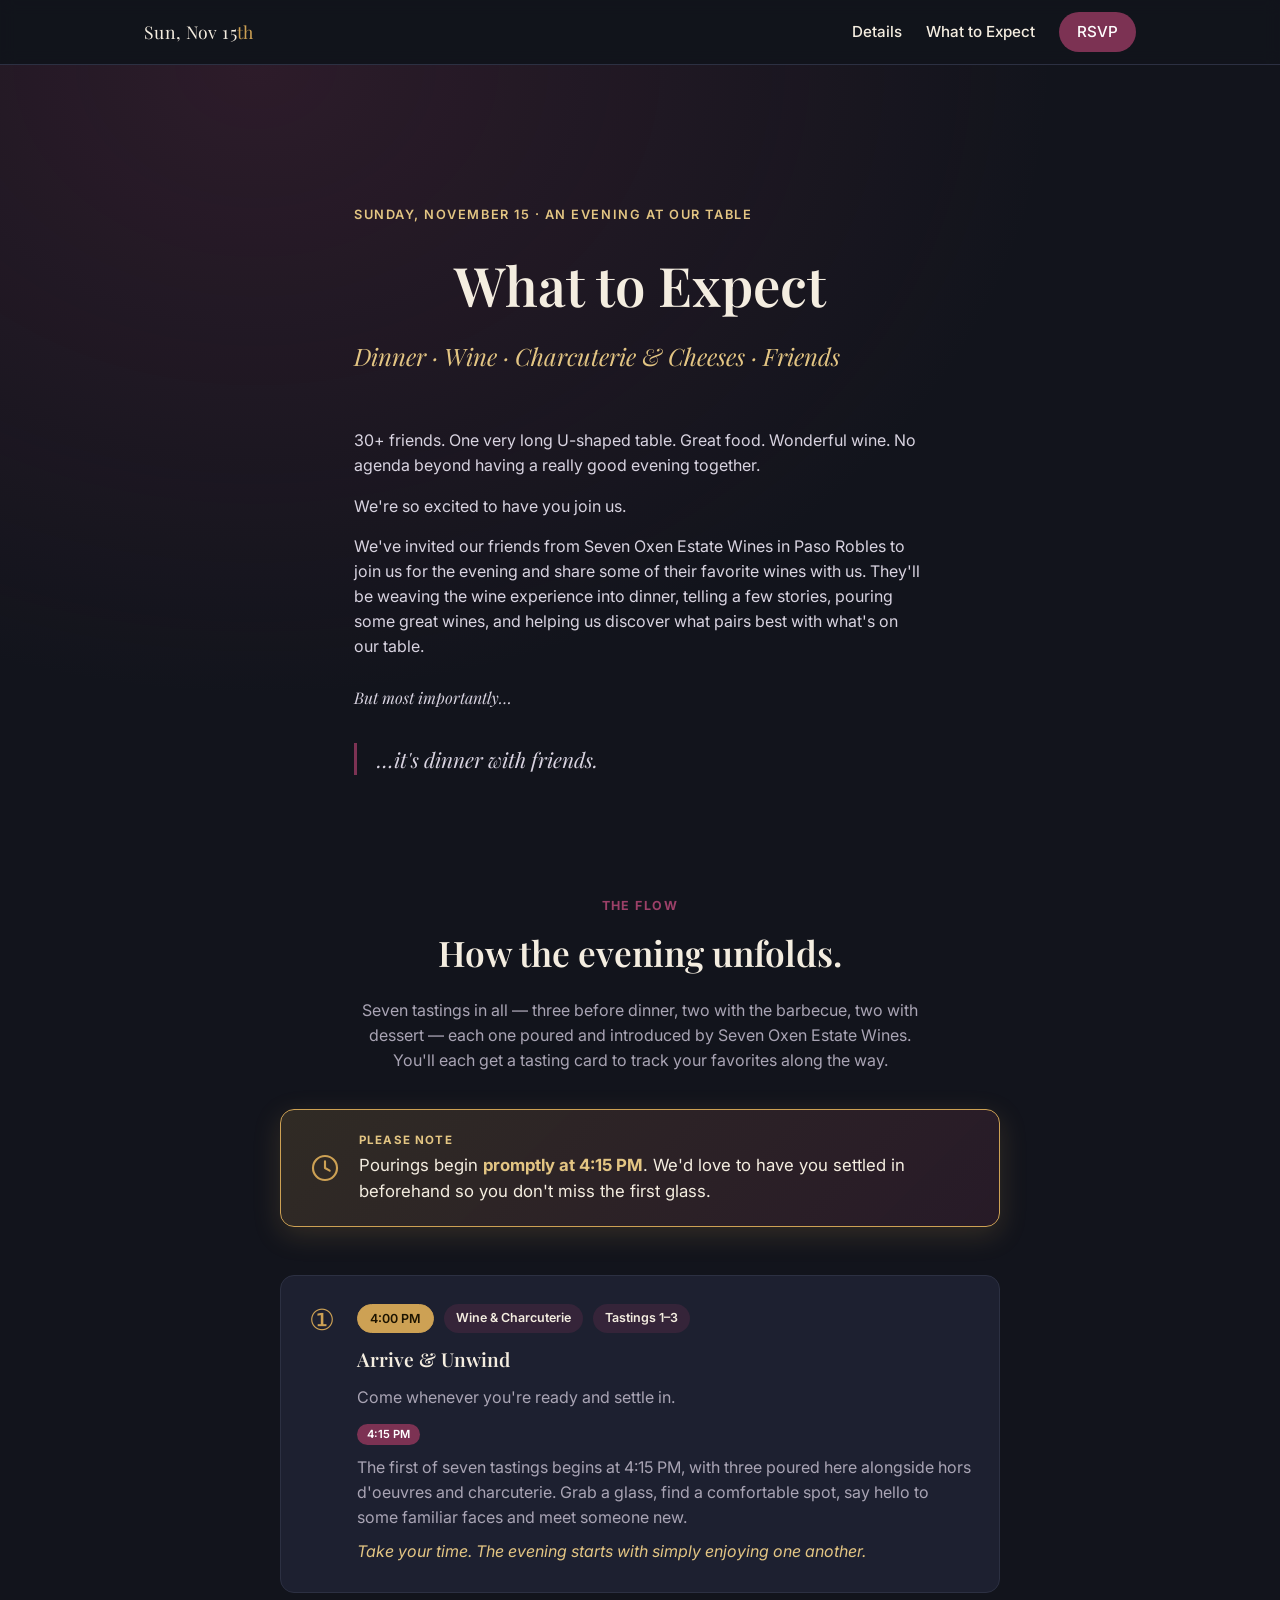
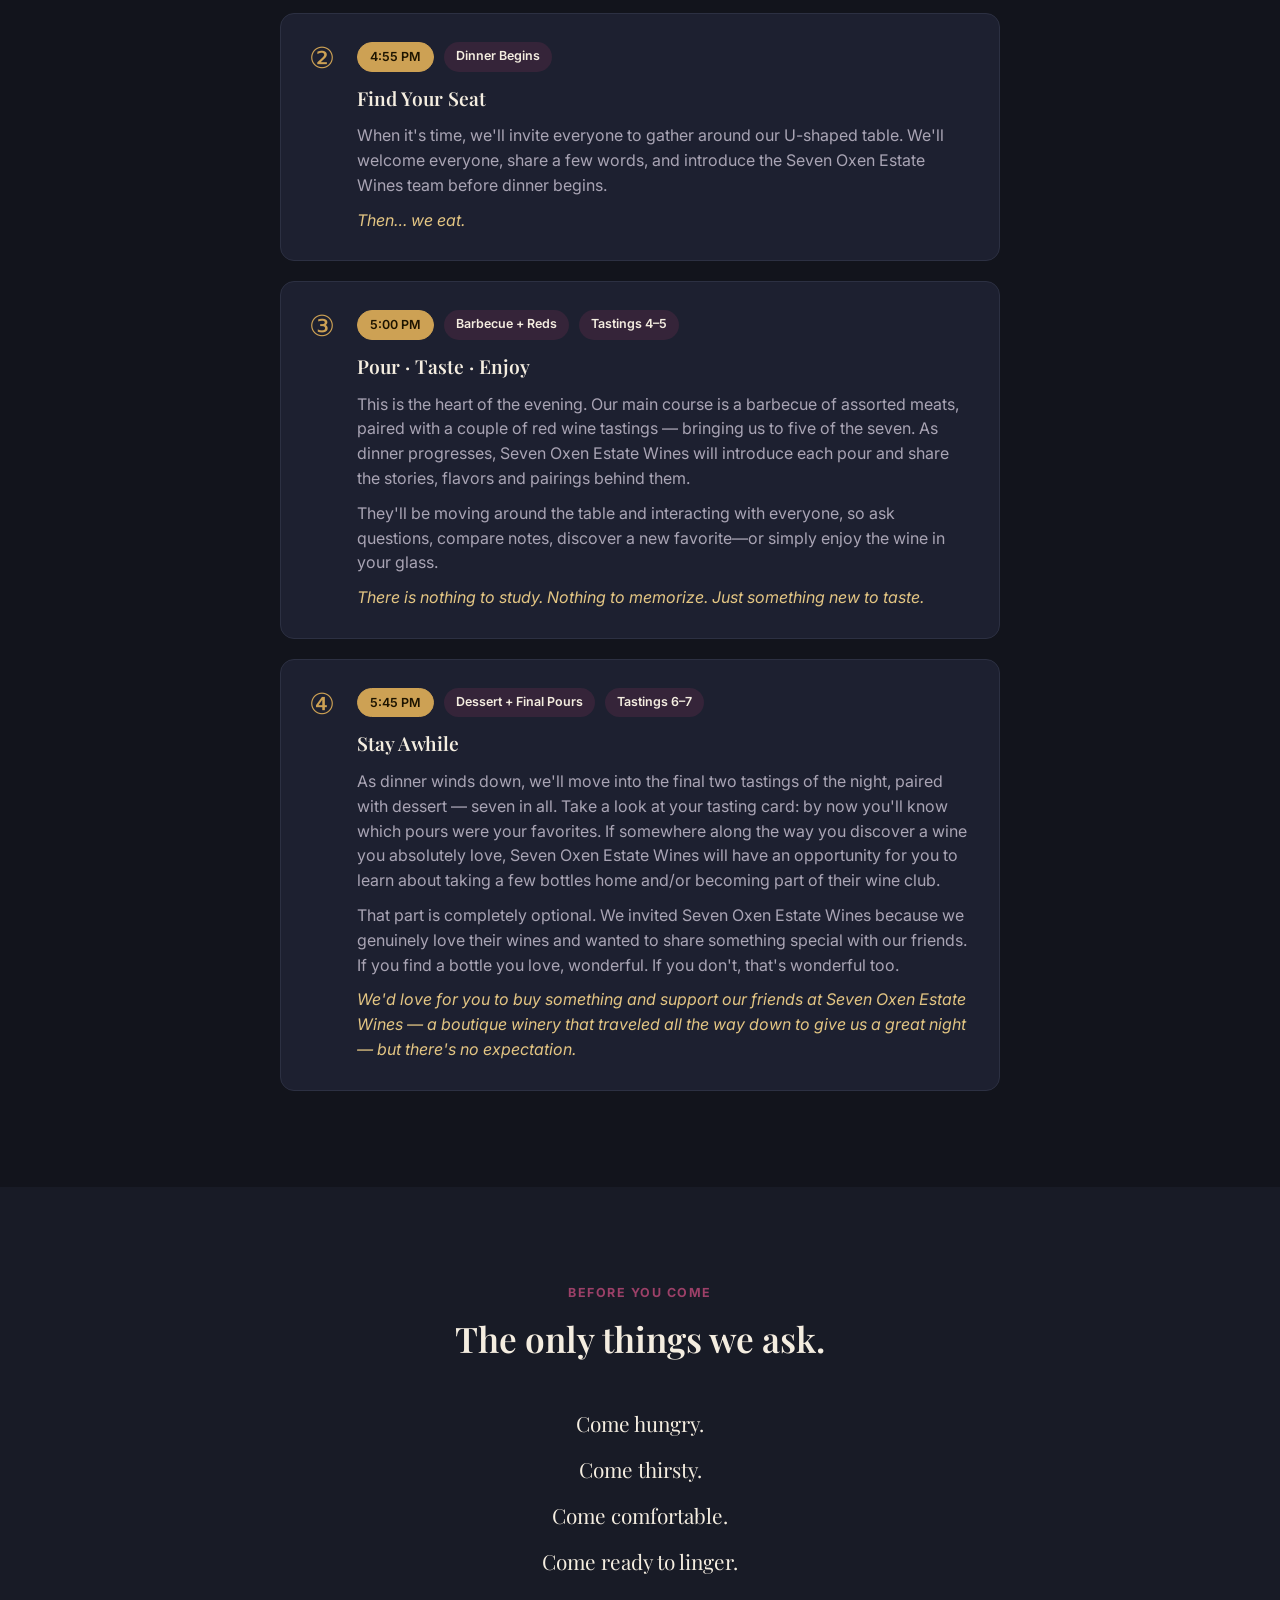
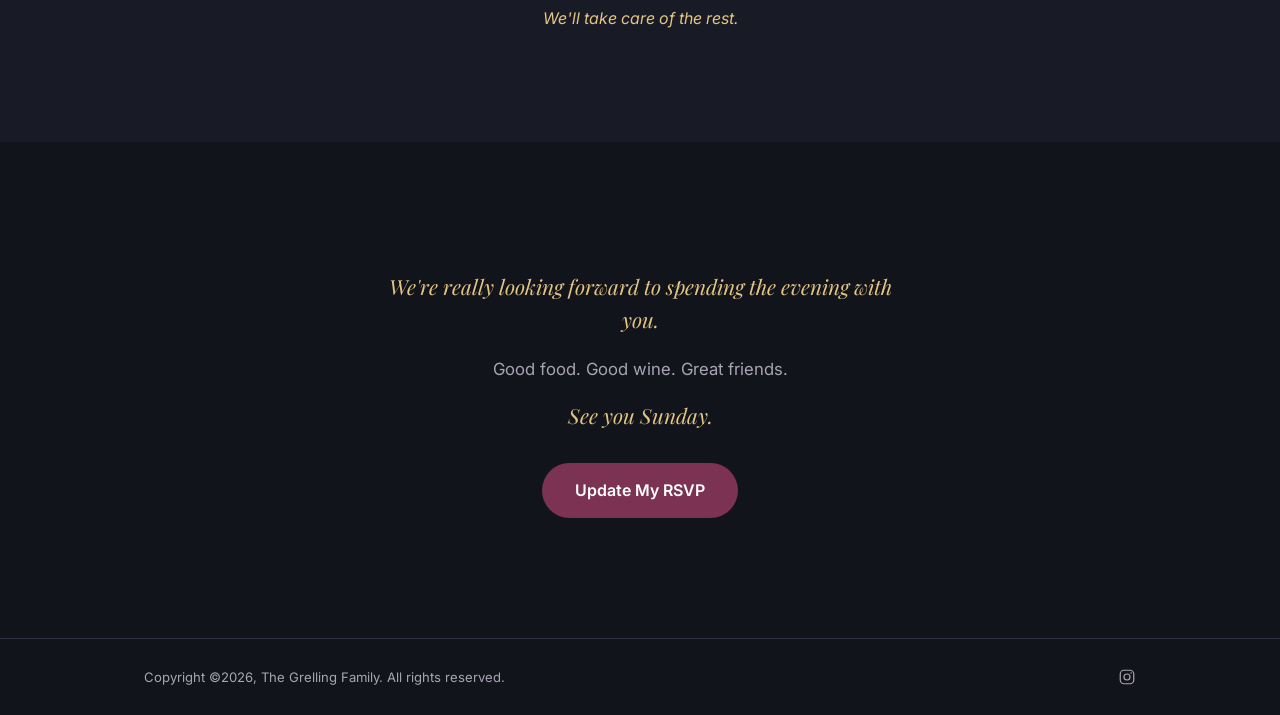
==== commit 1e6f6982: "Add prominent "pourings begin promptly at 4:15 PM" banner above timeline Glowing gold-bordered callo" ====
--- a/what-to-expect.html
+++ b/what-to-expect.html
@@ -62,6 +62,17 @@
       <p class="kicker center">The Flow</p>
       <h2 class="center">How the evening unfolds.</h2>
       <p class="steps-summary center">Seven tastings in all — three before dinner, two with the barbecue, two with dessert — each one poured and introduced by Seven Oxen Estate Wines. You'll each get a tasting card to track your favorites along the way.</p>
+
+      <div class="promptly-alert">
+        <svg class="promptly-icon" viewBox="0 0 24 24" fill="none" aria-hidden="true">
+          <circle cx="12" cy="12" r="9" stroke="currentColor" stroke-width="1.6"/>
+          <path d="M12 7v5l3.5 2" stroke="currentColor" stroke-width="1.6" stroke-linecap="round" stroke-linejoin="round"/>
+        </svg>
+        <div class="promptly-text">
+          <p class="promptly-kicker">Please Note</p>
+          <p class="promptly-message">Pourings begin <strong>promptly at 4:15 PM</strong>. We'd love to have you settled in beforehand so you don't miss the first glass.</p>
+        </div>
+      </div>
 
       <div class="steps-list">
 
--- a/styles.css
+++ b/styles.css
@@ -476,6 +476,33 @@
   margin: 18px auto 0;
   color: var(--muted);
 }
+.promptly-alert {
+  max-width: 720px;
+  margin: 36px auto 40px;
+  display: flex;
+  align-items: center;
+  gap: 18px;
+  background: linear-gradient(135deg, rgba(205, 161, 84, 0.16), rgba(124, 50, 83, 0.2));
+  border: 1.5px solid var(--gold);
+  border-radius: var(--radius);
+  padding: 22px 28px;
+  box-shadow: 0 8px 28px rgba(205, 161, 84, 0.18);
+}
+.promptly-icon { flex: none; width: 32px; height: 32px; color: var(--gold); }
+.promptly-kicker {
+  text-transform: uppercase;
+  letter-spacing: 0.1em;
+  font-size: 0.72rem;
+  font-weight: 700;
+  color: var(--gold-soft);
+  margin: 0 0 4px;
+}
+.promptly-message { margin: 0; color: var(--cream); font-size: 1.05rem; line-height: 1.5; }
+.promptly-message strong { color: var(--gold-soft); }
+@media (max-width: 560px) {
+  .promptly-alert { flex-direction: column; text-align: center; gap: 10px; padding: 24px; }
+}
+
 .steps-list {
   max-width: 720px;
   margin: 48px auto 0;
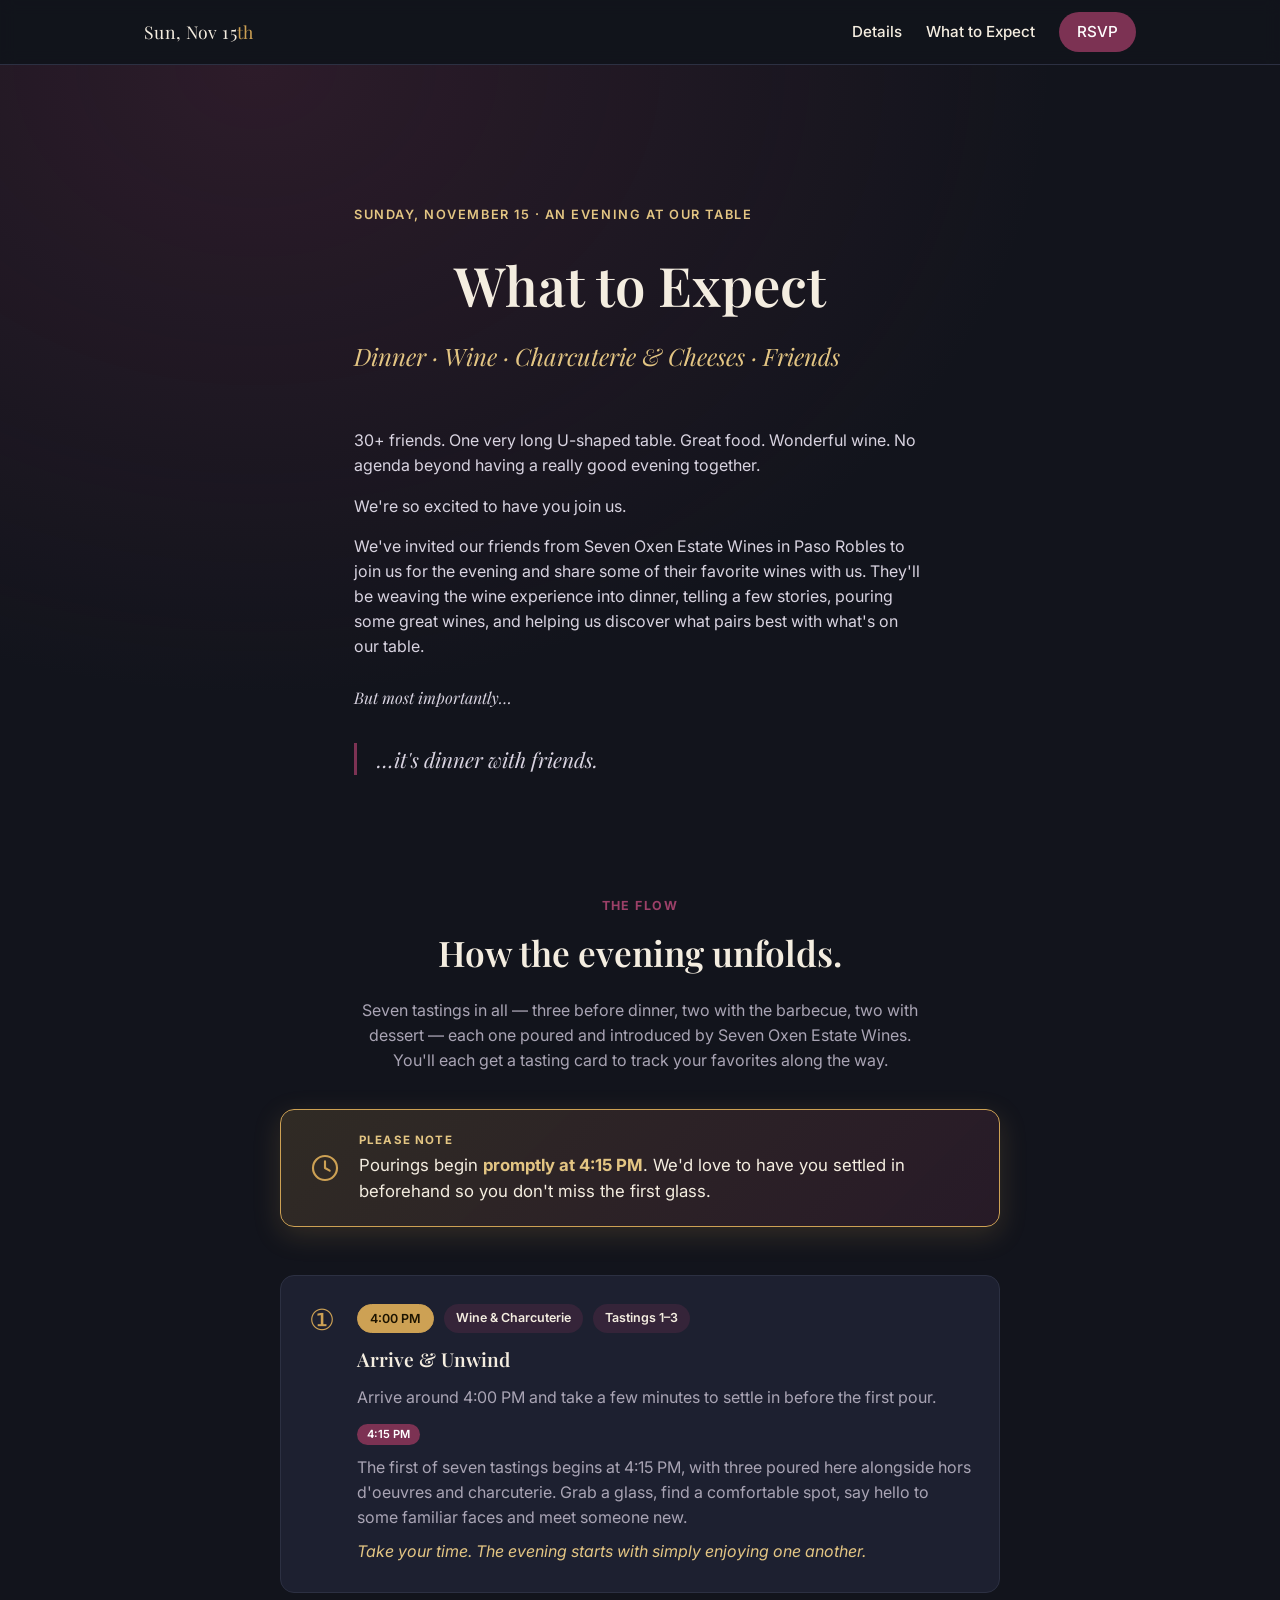
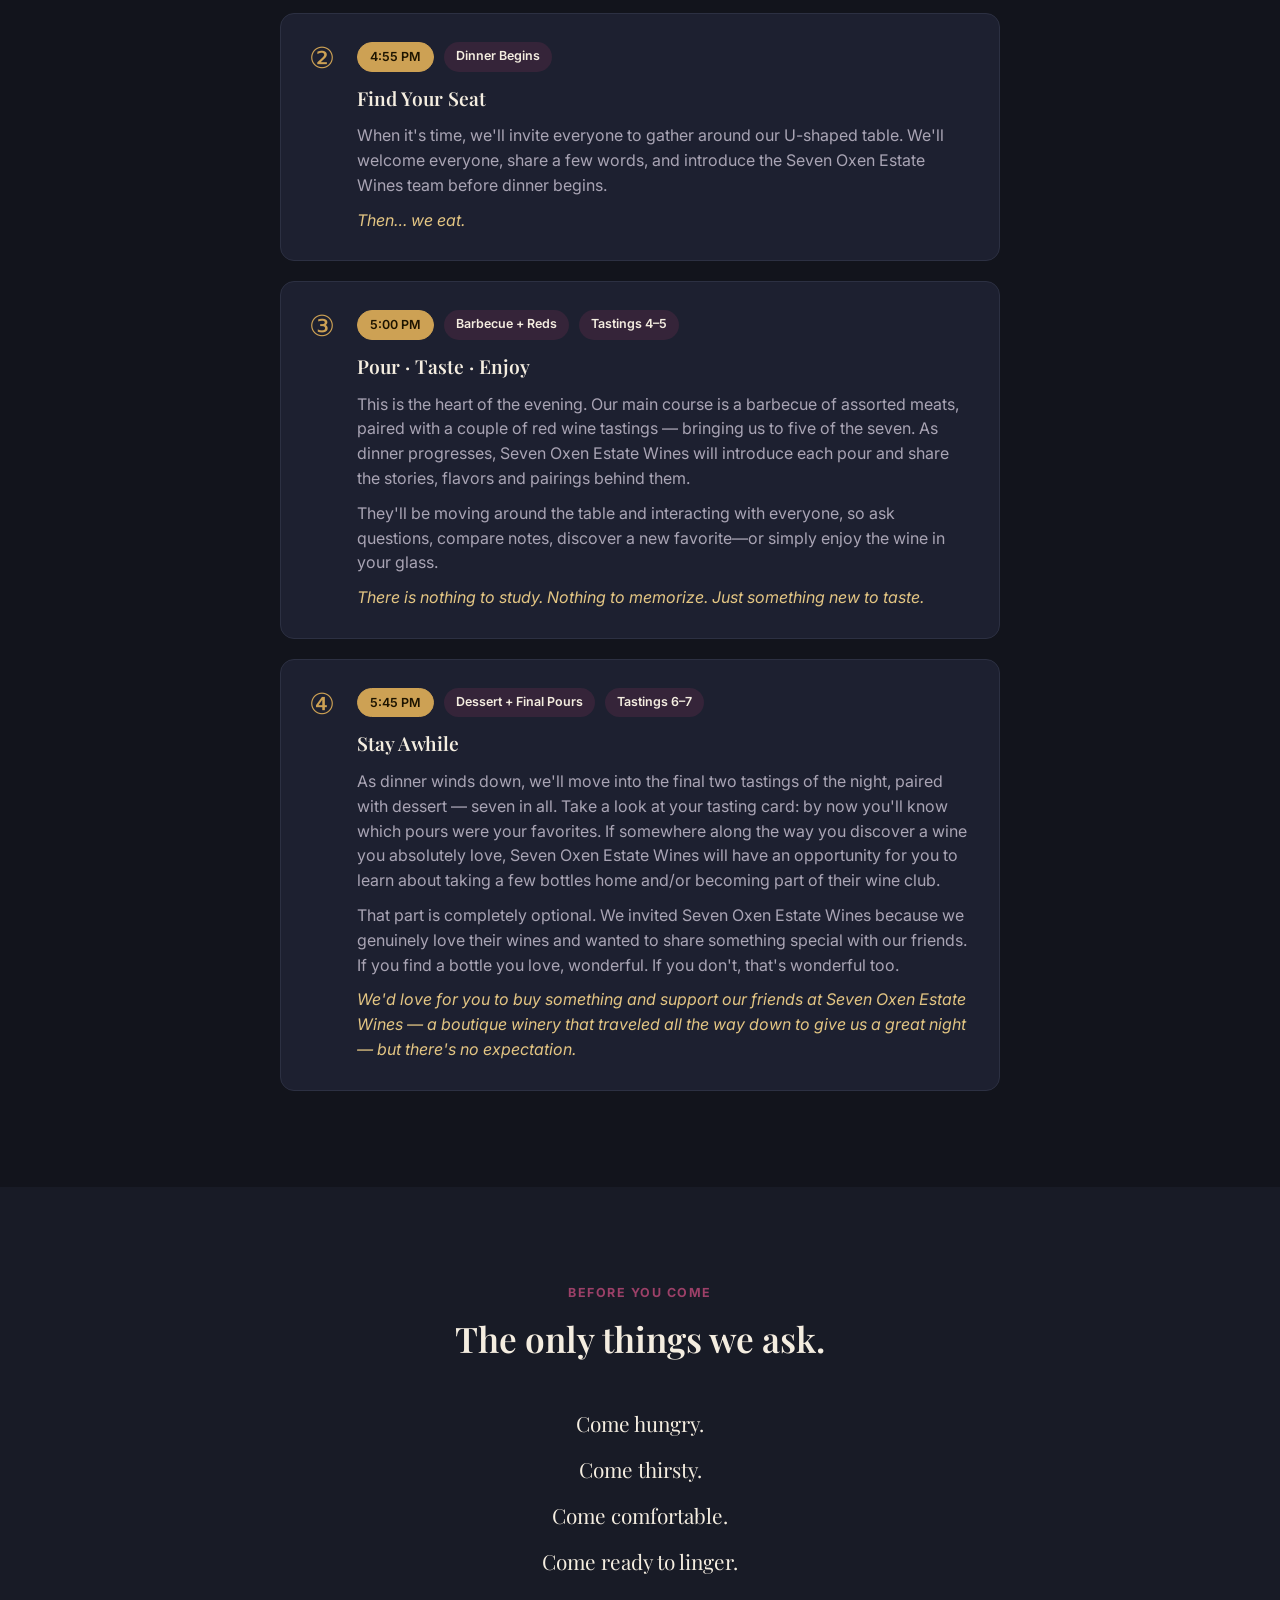
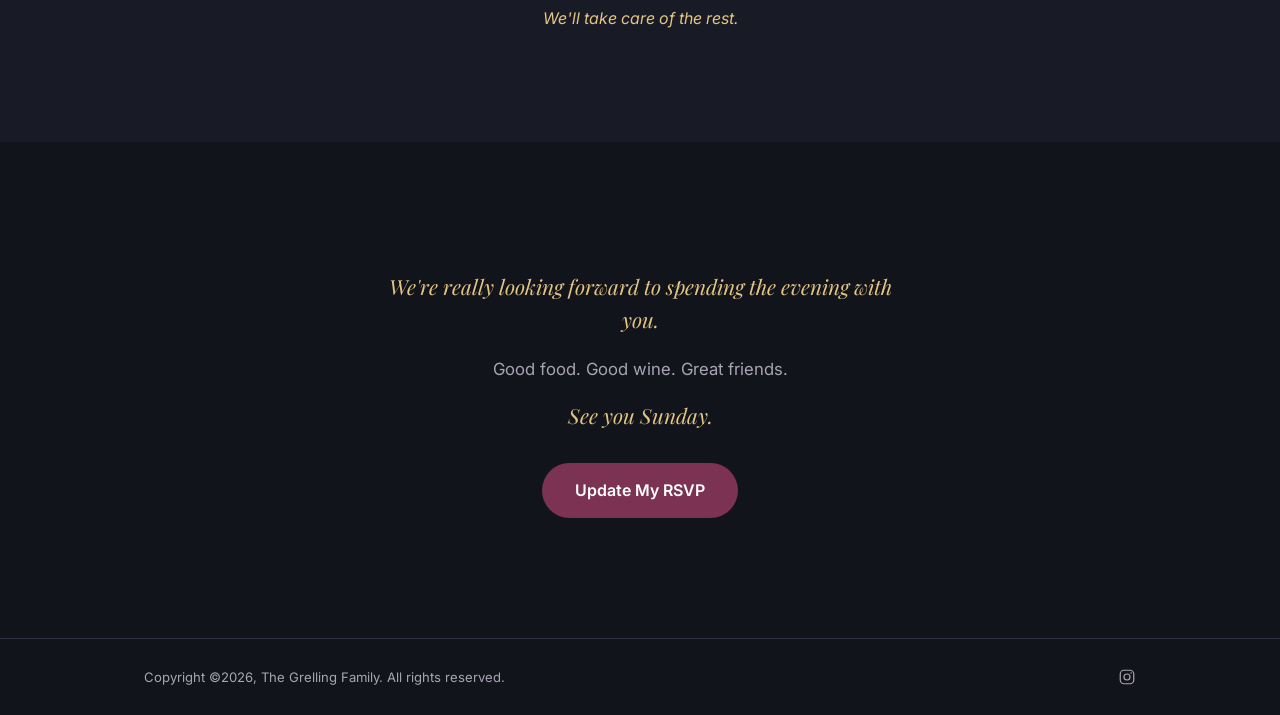
==== commit ac992799: "Resolve contradiction between open-ended arrival line and 4:15 PM note "Come whenever you're ready" " ====
--- a/what-to-expect.html
+++ b/what-to-expect.html
@@ -85,7 +85,7 @@
               <span class="step-tag">Tastings 1&ndash;3</span>
             </div>
             <h3>Arrive &amp; Unwind</h3>
-            <p>Come whenever you're ready and settle in.</p>
+            <p>Arrive around 4:00 PM and take a few minutes to settle in before the first pour.</p>
             <p class="step-time-cta"><span class="step-inline-time">4:15 PM</span></p>
             <p>The first of seven tastings begins at 4:15 PM, with three poured here alongside hors d'oeuvres and charcuterie. Grab a glass, find a comfortable spot, say hello to some familiar faces and meet someone new.</p>
             <p class="step-note">Take your time. The evening starts with simply enjoying one another.</p>
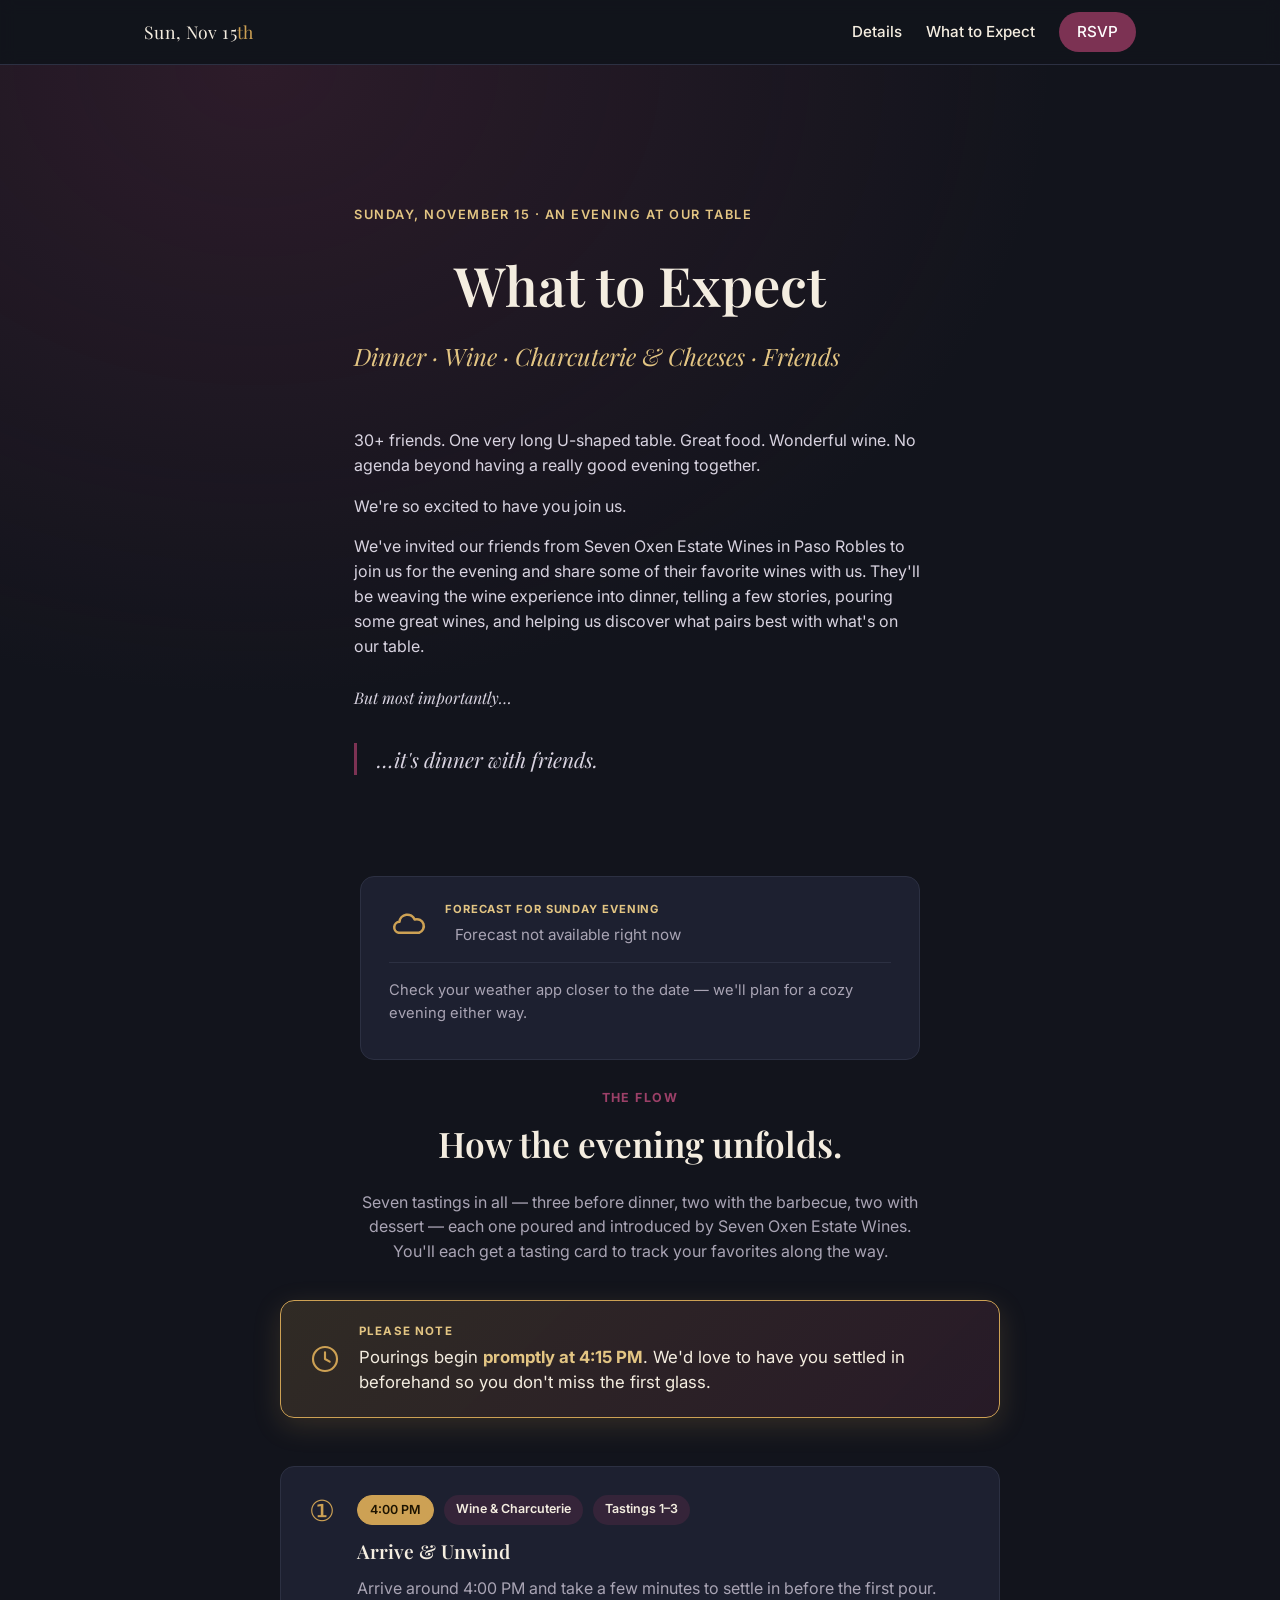
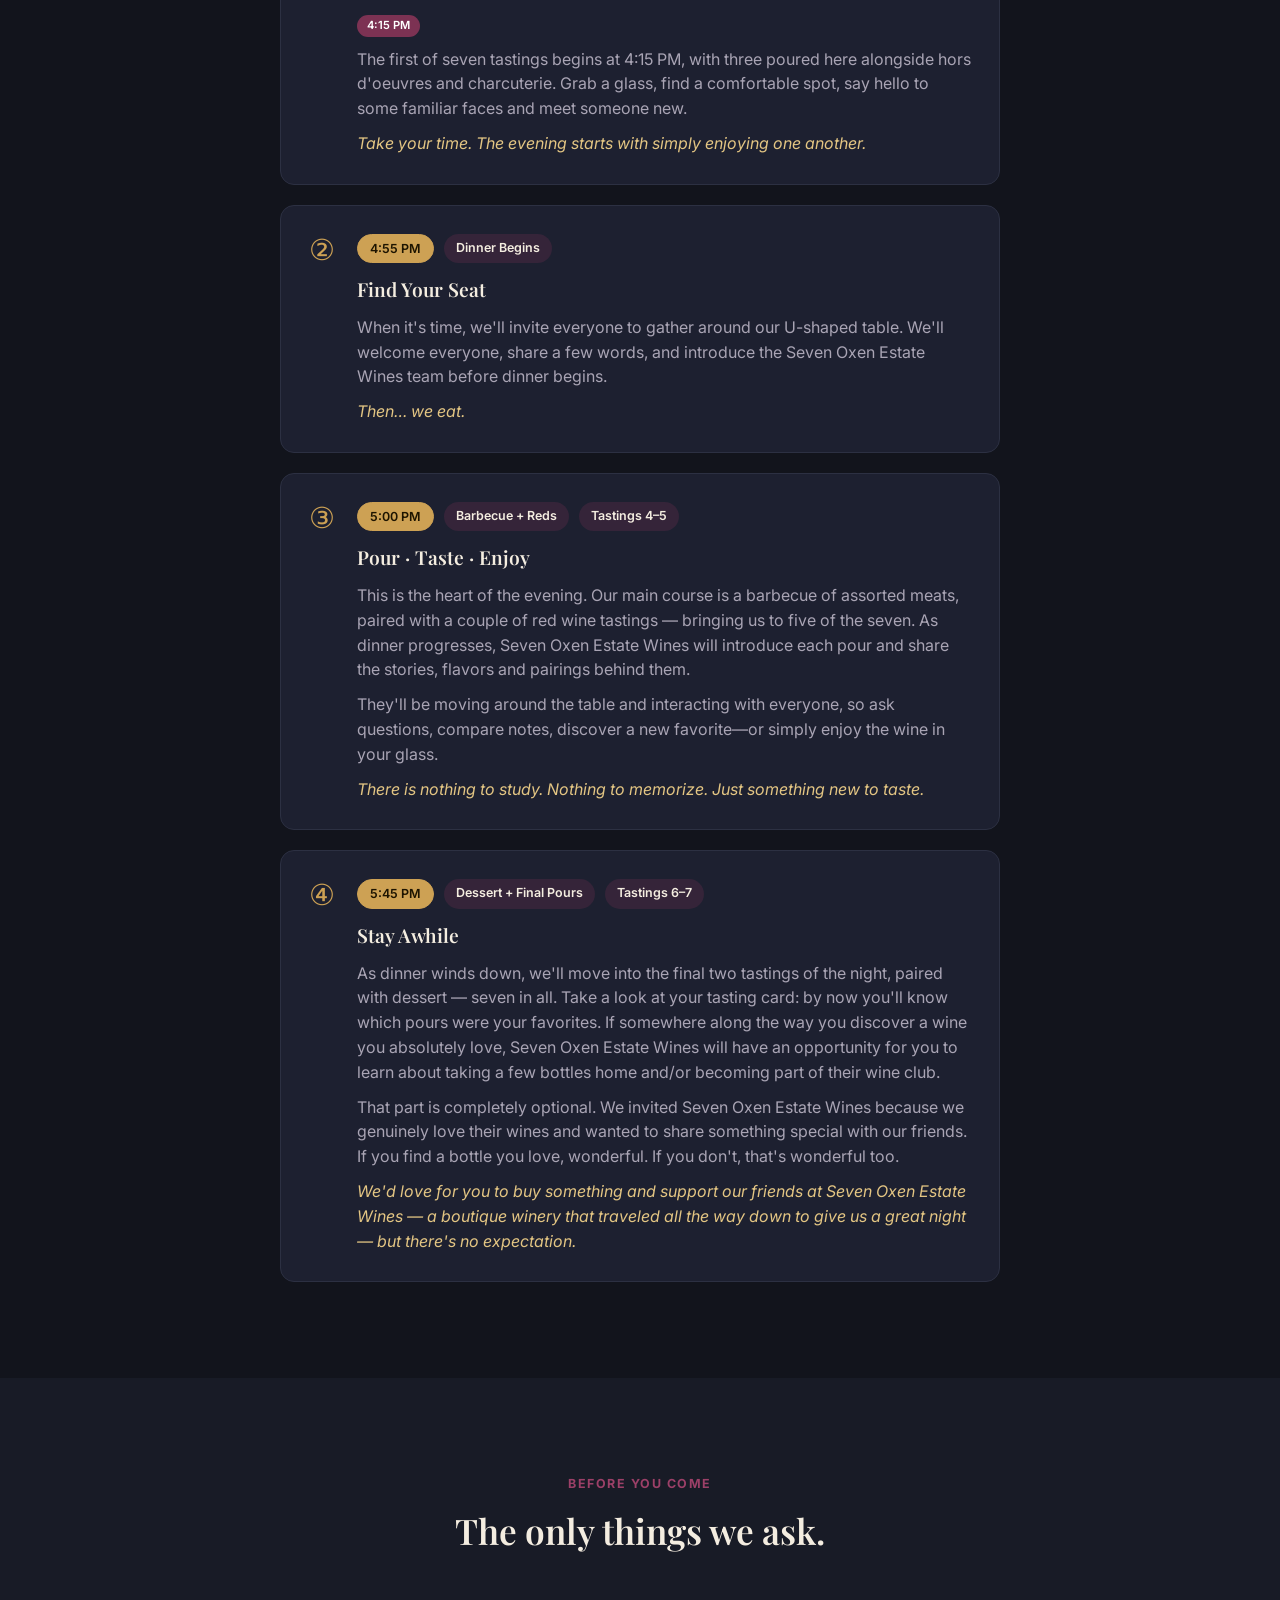
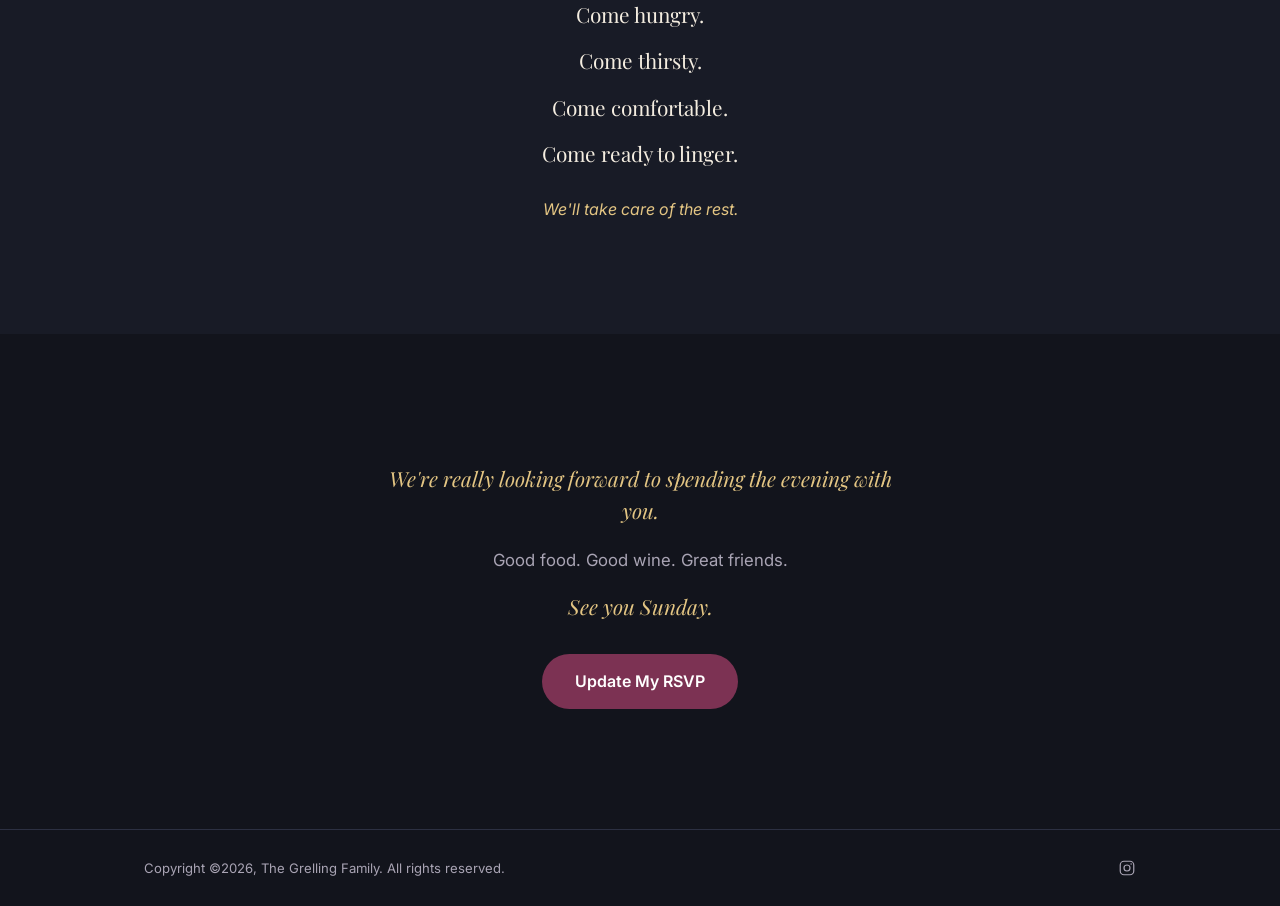
==== commit 7ebddaa0: "Add live weather widget to What to Expect page Pulls the forecast for the event evening from Open-Me" ====
--- a/what-to-expect.html
+++ b/what-to-expect.html
@@ -11,12 +11,12 @@
 <meta property="og:description" content="The flow of the evening, dinner with Seven Oxen Estate Wines, and the only things we ask." />
 <meta property="og:type" content="website" />
 <meta property="og:url" content="https://www.zackgrelling.com/what-to-expect.html" />
-<meta property="og:image" content="https://zackgrelling.github.io/winter-table-rsvp/images/og-image.jpg" />
-<meta property="og:image:width" content="2000" />
-<meta property="og:image:height" content="1125" />
-<meta property="og:image:alt" content="Zack and Christen" />
+<meta property="og:image" content="https://zackgrelling.github.io/winter-table-rsvp/images/og-image-expect.jpg" />
+<meta property="og:image:width" content="1200" />
+<meta property="og:image:height" content="630" />
+<meta property="og:image:alt" content="What to Expect — Sun, Nov. 15 at 4:00 PM" />
 <meta name="twitter:card" content="summary_large_image" />
-<meta name="twitter:image" content="https://zackgrelling.github.io/winter-table-rsvp/images/og-image.jpg" />
+<meta name="twitter:image" content="https://zackgrelling.github.io/winter-table-rsvp/images/og-image-expect.jpg" />
 
 <link rel="icon" href="data:,">
 <link rel="preconnect" href="https://fonts.googleapis.com">
@@ -53,6 +53,25 @@
         <p>We've invited our friends from Seven Oxen Estate Wines in Paso Robles to join us for the evening and share some of their favorite wines with us. They'll be weaving the wine experience into dinner, telling a few stories, pouring some great wines, and helping us discover what pairs best with what's on our table.</p>
         <p class="expect-but">But most importantly&hellip;</p>
         <p class="pullquote">&hellip;it's dinner with friends.</p>
+      </div>
+    </div>
+  </section>
+
+  <section class="weather">
+    <div class="wrap">
+      <div class="weather-card" id="weather-widget">
+        <div class="weather-main">
+          <span class="weather-icon" id="weather-icon" aria-hidden="true"></span>
+          <div class="weather-info">
+            <p class="weather-kicker">Forecast for Sunday Evening</p>
+            <p class="weather-temp-row">
+              <span class="weather-temp" id="weather-temp">&ndash;</span>
+              <span class="weather-condition" id="weather-condition">Loading forecast&hellip;</span>
+            </p>
+          </div>
+        </div>
+        <p class="weather-advice" id="weather-advice"></p>
+        <p class="weather-updated" id="weather-updated" aria-live="polite"></p>
       </div>
     </div>
   </section>
@@ -173,5 +192,6 @@
   </div>
 </footer>
 
+<script src="weather.js"></script>
 </body>
 </html>
--- a/styles.css
+++ b/styles.css
@@ -256,7 +256,7 @@
   background-image: linear-gradient(rgba(23, 25, 38, 0.82), rgba(23, 25, 38, 0.88)), url("images/date-time-bg.webp");
 }
 .detail-card--location {
-  background-image: linear-gradient(rgba(23, 25, 38, 0.82), rgba(23, 25, 38, 0.88)), url("images/og-image.jpg");
+  background-image: linear-gradient(rgba(23, 25, 38, 0.82), rgba(23, 25, 38, 0.88)), url("images/location-bg.jpg");
 }
 .detail-card--featuring {
   background-image: linear-gradient(rgba(23, 25, 38, 0.82), rgba(23, 25, 38, 0.88)), url("images/featuring-bg.webp");
@@ -469,6 +469,42 @@
   text-align: center;
 }
 
+/* ---------- Weather widget ---------- */
+.weather { padding: 0 0 8px; }
+.weather-card {
+  max-width: 560px;
+  margin: 0 auto;
+  background: var(--panel);
+  border: 1px solid var(--panel-border);
+  border-radius: var(--radius);
+  padding: 24px 28px;
+}
+.weather-main { display: flex; align-items: center; gap: 18px; }
+.weather-icon {
+  flex: none;
+  width: 38px;
+  height: 38px;
+  color: var(--gold);
+}
+.weather-icon svg { width: 100%; height: 100%; display: block; }
+.weather-kicker {
+  text-transform: uppercase;
+  letter-spacing: 0.08em;
+  font-size: 0.7rem;
+  font-weight: 700;
+  color: var(--gold-soft);
+  margin: 0 0 4px;
+}
+.weather-temp-row { margin: 0; display: flex; align-items: baseline; gap: 10px; flex-wrap: wrap; }
+.weather-temp { font-family: var(--font-display); font-size: 1.5rem; color: var(--gold); font-weight: 600; }
+.weather-condition { color: var(--muted); font-size: 0.95rem; }
+.weather-advice { margin: 16px 0 0; padding-top: 16px; border-top: 1px solid var(--panel-border); color: var(--cream); font-size: 0.92rem; }
+.weather-updated { margin: 10px 0 0; color: var(--muted); font-size: 0.72rem; }
+.weather-unavailable .weather-advice { color: var(--muted); }
+@media (max-width: 480px) {
+  .weather-main { flex-direction: column; text-align: center; }
+}
+
 .steps { padding: 20px 0 96px; }
 .steps h2 { font-size: clamp(1.6rem, 4vw, 2.2rem); }
 .steps-summary {
